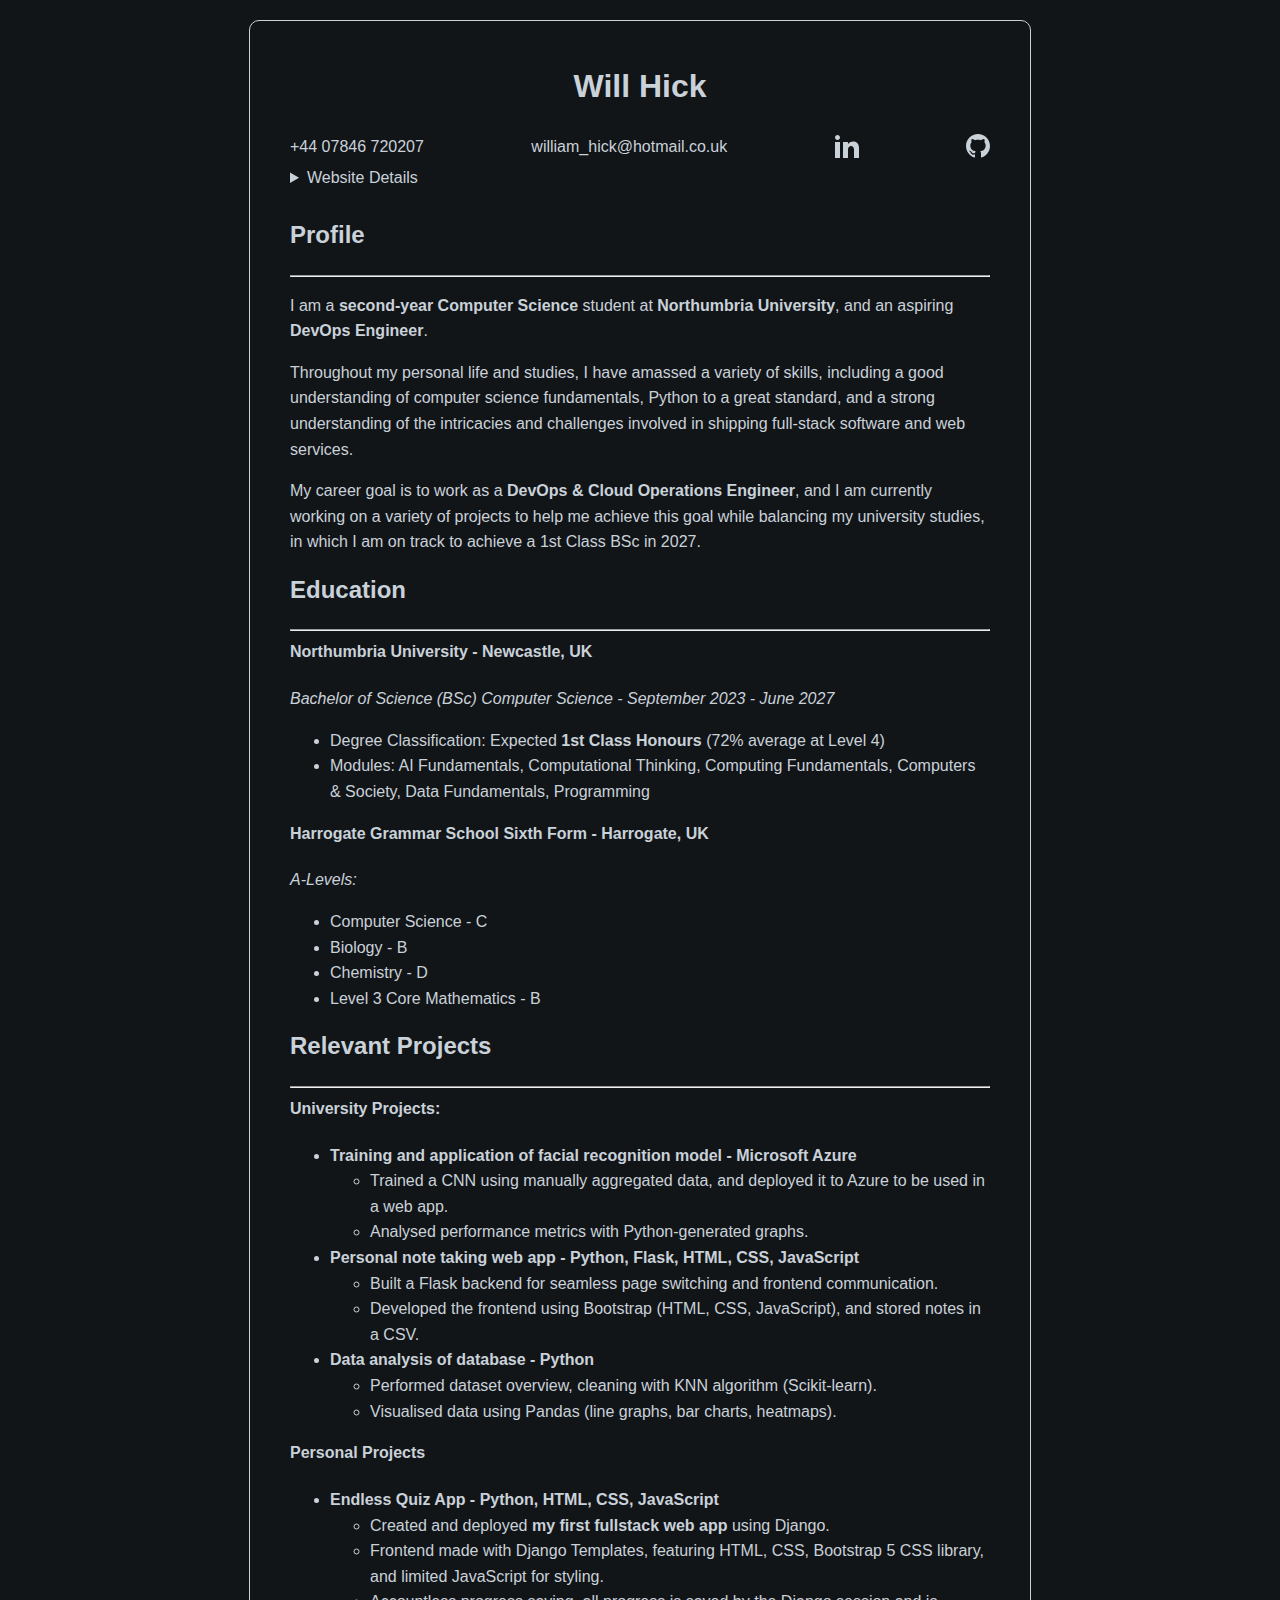
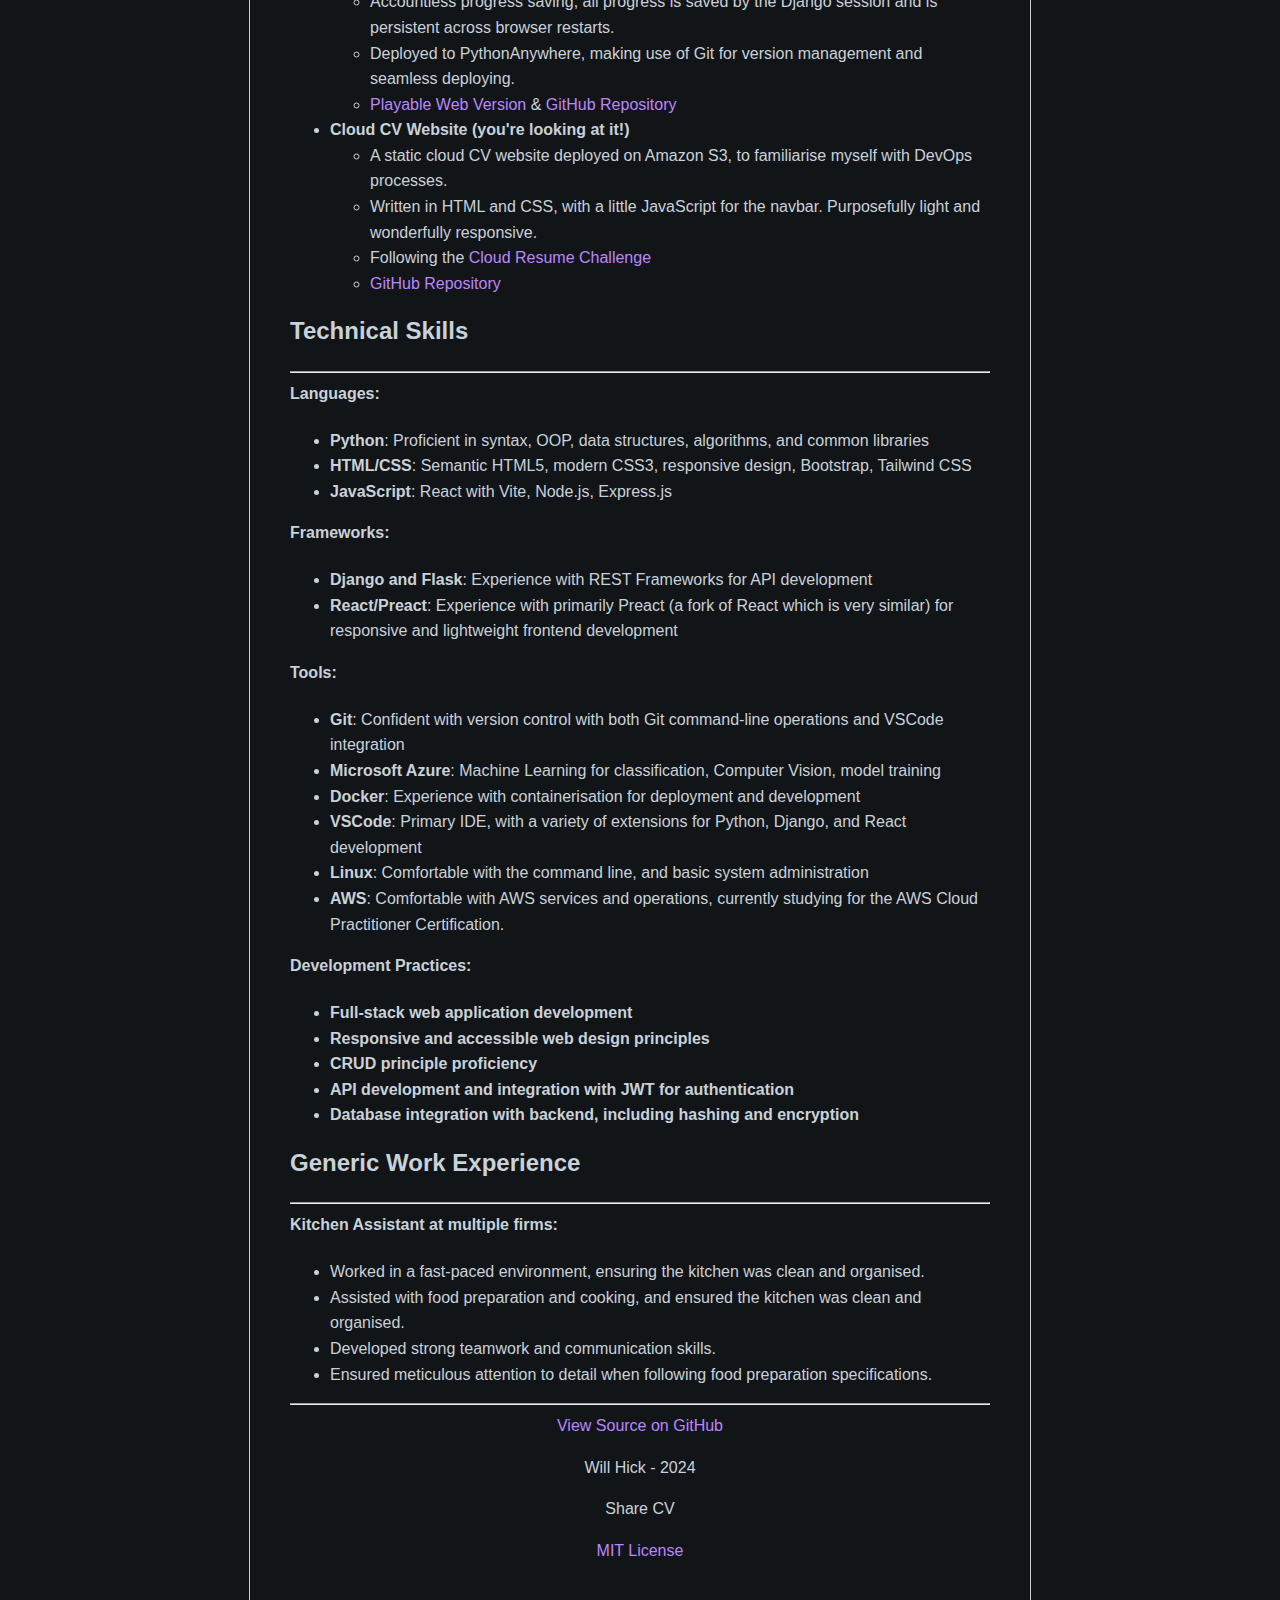
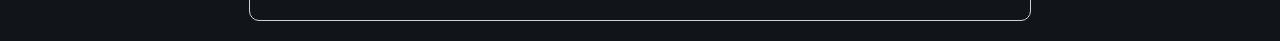
==== index.html @ 99fb8ad9 "Refactor CSS styles for better readability and responsiveness" ====
<!DOCTYPE html>
<html lang="en">
<head>
    <meta charset="UTF-8">
    <meta name="viewport" content="width=device-width, initial-scale=1.0">
    <title>My CV</title>
    <link rel="stylesheet" type="text/css" href="style.css">
</head>
<body>
    <div class="container">
    <h1 class="center-text">Will Hick</h1>
    <nav class="navbar">
        <ul>
            <span class="copyable" onclick="copyToClipboard('+44 07846 720207', 'phone')">
                +44 07846 720207
                <span class="tooltip" id="phoneTooltip">Click to copy phone number</span>
            </span>
        </ul>
        <ul>
            <span class="copyable" onclick="copyToClipboard('william_hick@hotmail.co.uk', 'email')">
                william_hick@hotmail.co.uk
                <span class="tooltip" id="emailTooltip">Click to copy email</span>
            </span>
        </ul>
        <ul>
            <div class="social-icon">
                <a href="https://www.linkedin.com/in/will-hick-809813303/" target="_blank" class="hoverable">
                    <svg xmlns="http://www.w3.org/2000/svg" width="24" height="24" viewBox="0 0 24 24">
                        <path fill="#c9d1d9" d="M4.98 3.5c0 1.381-1.11 2.5-2.48 2.5s-2.48-1.119-2.48-2.5c0-1.38 1.11-2.5 2.48-2.5s2.48 1.12 2.48 2.5zm.02 4.5h-5v16h5v-16zm7.982 0h-4.968v16h4.969v-8.399c0-4.67 6.029-5.052 6.029 0v8.399h4.988v-10.131c0-7.88-8.922-7.593-11.018-3.714v-2.155z"/>
                    </svg>
                    <span class="tooltip">Click to go to my LinkedIn</span>
                </a>
            </div>
        </ul>
        <ul>
            <div class="social-icon">
                <a href="https://github.com/Guillermode20?tab=overview&from=2024-10-01&to=2024-10-01" target="_blank" class="hoverable">
                    <svg xmlns="http://www.w3.org/2000/svg" width="24" height="24" viewBox="0 0 24 24">
                        <path fill="#c9d1d9" d="M12 0c-6.626 0-12 5.373-12 12 0 5.302 3.438 9.8 8.207 11.387.599.111.793-.261.793-.577v-2.234c-3.338.726-4.033-1.416-4.033-1.416-.546-1.387-1.333-1.756-1.333-1.756-1.089-.745.083-.729.083-.729 1.205.084 1.839 1.237 1.839 1.237 1.07 1.834 2.807 1.304 3.492.997.107-.775.418-1.305.762-1.604-2.665-.305-5.467-1.334-5.467-5.931 0-1.311.469-2.381 1.236-3.221-.124-.303-.535-1.524.117-3.176 0 0 1.008-.322 3.301 1.23.957-.266 1.983-.399 3.003-.404 1.02.005 2.047.138 3.006.404 2.291-1.552 3.297-1.23 3.297-1.23.653 1.653.242 2.874.118 3.176.77.84 1.235 1.911 1.235 3.221 0 4.609-2.807 5.624-5.479 5.921.43.372.823 1.102.823 2.222v3.293c0 .319.192.694.801.576 4.765-1.589 8.199-6.086 8.199-11.386 0-6.627-5.373-12-12-12z"/>
                    </svg>
                    <span class="tooltip">Click to go to my GitHub</span>
                </a>
            </div>
        </ul>
    </nav>
    <details>
        <summary>
            <a class="website-details">Website Details</a>
            <style>
                .website-details {
                    color: #c9d1d9;
                    text-decoration: none;
                }
            </style>
        </summary>
        <p>This website is both a functional web CV and a demonstration of my technical skills.</p>
        <ul>
            <li>All code written by me in raw HTML, CSS, and JavaScript</li>
            <li>Hosted on an AWS S3 Bucket, using CloudFront for HTTPS security, and Route 53 for the domain name</li>
            <li>Integrated with AWS Lambda for a Python function and connected with AWS API Gateway, allowing me to tell you this site has been 
                visited <strong><span id="visitor-count">Loading...</span> times</strong>, with that visit count being fetched from AWS DynamoDB.</li>
            </li>
        </ul>

        <script src="visitor-counter.js"></script>
    </details>
    </br>


    <!-- Profile -->
    <h2>Profile</h2>
    <hr>
    <p>I am a <strong>second-year Computer Science</strong> student at <strong>Northumbria University</strong>, and an aspiring <strong>DevOps Engineer</strong>.</p>
    <p>Throughout my personal life and studies, I have amassed a variety of skills, including a good understanding of computer science fundamentals, Python to a great standard, 
        and a strong understanding of the intricacies and challenges involved in shipping full-stack software and web services.</p>
    <p>My career goal is to work as a <strong>DevOps & Cloud Operations Engineer</strong>, and I am currently working on a variety of projects to help me achieve this goal while balancing my university studies, in which I am on track to achieve a 1st Class BSc in 2027.</p>
    
    <!-- Education -->
    <h2>Education</h2>
    <hr>
    <h4>Northumbria University - Newcastle, UK</h4>
    <p><i>Bachelor of Science (BSc) Computer Science - September 2023 - June 2027</i></p>
    <ul>
        <li>Degree Classification: Expected <strong>1st Class Honours</strong> (72% average at Level 4)</li>
        <li>Modules: AI Fundamentals, Computational Thinking, Computing Fundamentals, Computers & Society, Data Fundamentals, Programming</li>
    </ul>
    <h4>Harrogate Grammar School Sixth Form - Harrogate, UK</h4>
        <p><i>A-Levels:</i></p>
    <ul>
        <li>Computer Science - C</li>
        <li>Biology - B</li>
        <li>Chemistry - D</li>
        <li>Level 3 Core Mathematics - B</li>
    </ul>

    <!-- Relvant Projects -->
    <h2>Relevant Projects</h2>
    <hr>
    <h4>University Projects:</h4>
    <ul>
        <li><strong>Training and application of facial recognition model - Microsoft Azure</strong>
            <ul>
                <li>Trained a CNN using manually aggregated data, and deployed it to Azure to be used in a web app.</li>
            </ul>
            <ul>
                <li>Analysed performance metrics with Python-generated graphs.</li>
            </ul>
        </li>
        <li><strong>Personal note taking web app - Python, Flask, HTML, CSS, JavaScript</strong>
            <ul>
                <li>Built a Flask backend for seamless page switching and frontend communication.</li>
            </ul>
            <ul>
                <li>Developed the frontend using Bootstrap (HTML, CSS, JavaScript), and stored notes in a CSV.</li>
            </ul>
        </li>
        <li><strong>Data analysis of database - Python</strong>
            <ul>
                <li>Performed dataset overview, cleaning with KNN algorithm (Scikit-learn).</li>
            </ul>
            <ul>
                <li>Visualised data using Pandas (line graphs, bar charts, heatmaps).</li>
            </ul>
        </li>
    </ul>
    <h4>Personal Projects</h4>
    <ul>
        <li><strong>Endless Quiz App - Python, HTML, CSS, JavaScript</strong>
        <ul>
            <li>Created and deployed <strong>my first fullstack web app</strong> using Django.</li>
        </ul>
        <ul>
            <li>Frontend made with Django Templates, featuring HTML, CSS, Bootstrap 5 CSS library, and limited JavaScript for styling.</li>
        </ul>
        <ul>
            <li>Accountless progress saving, all progress is saved by the Django session and is persistent across browser restarts.</li>
        </ul>
        <ul>
            <li>Deployed to PythonAnywhere, making use of Git for version management and seamless deploying.</li>
        </ul>
        <ul>
            <li><a href="https://guillermode20.pythonanywhere.com/" target="_blank">Playable Web Version</a> & <a href="https://github.com/Guillermode20/quiz-app" target="_blank">GitHub Repository</a></li>
        </ul>
        </li>
        <li><strong>Cloud CV Website (you're looking at it!)</strong>
        <ul>
            <li>A static cloud CV website deployed on Amazon S3, to familiarise myself with DevOps processes.</li>
        </ul>
        <ul>
            <li>Written in HTML and CSS, with a little JavaScript for the navbar. Purposefully light and wonderfully responsive.</li>
        </ul>
        <ul>
            <li>Following the <a href="https://cloudresumechallenge.dev/docs/the-challenge/aws/" target="_blank">Cloud Resume Challenge</a></li>
        </ul>
        <ul>
            <li><a href="https://github.com/Guillermode20/cloud-resume-challenge" target="_blank">GitHub Repository</a></li>
        </ul>
        </li>
    </ul>

    <!-- Technical Skills-->
    <h2>Technical Skills</h2>
    <hr>
    <h4>Languages:</h4>
        <ul>
            <li><strong>Python</strong>: Proficient in syntax, OOP, data structures, algorithms, and common libraries</li>
            <li><strong>HTML/CSS</strong>: Semantic HTML5, modern CSS3, responsive design, Bootstrap, Tailwind CSS</li>
            <li><strong>JavaScript</strong>: React with Vite, Node.js, Express.js</li>
        </ul>  
        <h4>Frameworks:</h4>
        <ul>
            <li><strong>Django and Flask</strong>: Experience with REST Frameworks for API development</li>
            <li><strong>React/Preact</strong>: Experience with primarily Preact (a fork of React which is very similar) for responsive and lightweight frontend development</li>
        </ul>
        <h4>Tools:</h4>
        <ul>
            <li><strong>Git</strong>: Confident with version control with both Git command-line operations and VSCode integration</li>
            <li><strong>Microsoft Azure</strong>: Machine Learning for classification, Computer Vision, model training</li>
            <li><strong>Docker</strong>: Experience with containerisation for deployment and development</li>
            <li><strong>VSCode</strong>: Primary IDE, with a variety of extensions for Python, Django, and React development</li>
            <li><strong>Linux</strong>: Comfortable with the command line, and basic system administration</li>
            <li><strong>AWS</strong>: Comfortable with AWS services and operations, currently studying for the AWS Cloud Practitioner Certification.</li>
        </ul>
        <h4>Development Practices:</h4>
        <ul>
            <li><strong>Full-stack web application development</strong></li>
            <li><strong>Responsive and accessible web design principles</strong></li>
            <li><strong>CRUD principle proficiency</strong></li>
            <li><strong>API development and integration with JWT for authentication</strong></li>
            <li><strong>Database integration with backend, including hashing and encryption</strong></li>
        </ul>

    <h2>Generic Work Experience</h2>
    <hr>
    <h4>Kitchen Assistant at multiple firms:</h4>
    <ul>
        <li>Worked in a fast-paced environment, ensuring the kitchen was clean and organised.</li>
        <li>Assisted with food preparation and cooking, and ensured the kitchen was clean and organised.</li>
        <li>Developed strong teamwork and communication skills.</li>
        <li>Ensured meticulous attention to detail when following food preparation specifications.</li>
    </ul>

    <!-- Footer -->
    <footer class="center-text">
        <hr>
        <a href="https://github.com/Guillermode20/cloud-resume-challenge" target="_blank">View Source on GitHub</a> 
        <p>Will Hick - 2024</p>
        <p>
            <a href="https://opensource.org/licenses/MIT" target="_blank">MIT License</a>
        </p>
    </footer>
    </div> 
    <script>
        async function updateVisitorCount() {
            const countElement = document.getElementById('visitor-count');

            try {
                const response = await fetch("https://rc9gzs2arj.execute-api.eu-west-2.amazonaws.com/production/visits", { method: 'GET' });
                
                if (!response.ok) {
                    throw new Error('Network response was not ok');
                }

                const data = await response.json();
                const count = data.body;
                countElement.innerText = count;

            } catch (error) {
                console.error('Error fetching visitor count:', error);
                countElement.innerText = 'Error loading count';
            }
        }

        updateVisitorCount();

        function copyToClipboard(text, type) {
            navigator.clipboard.writeText(text).then(() => {
                // Update tooltip text
                const tooltip = document.getElementById(type + 'Tooltip');
                const originalText = tooltip.textContent;
                tooltip.textContent = 'Copied!';
                
                // Reset tooltip text after 2 seconds
                setTimeout(() => {
                    tooltip.textContent = originalText;
                }, 2000);
            }).catch(err => {
                console.error('Failed to copy text: ', err);
            });
        }

        // Add click-to-copy for the current webpage URL
        document.addEventListener('DOMContentLoaded', function() {
            const currentPageUrl = window.location.href;
            const urlElement = document.createElement('span');
            urlElement.className = 'copyable';
            urlElement.onclick = () => copyToClipboard(currentPageUrl, 'url');
            urlElement.innerHTML = `
                <span class="tooltip" id="urlTooltip">Click to copy URL</span>
                Share CV
            `;
            
            // Add to footer
            const footer = document.querySelector('footer');
            const urlContainer = document.createElement('p');
            urlContainer.appendChild(urlElement);
            footer.insertBefore(urlContainer, footer.lastElementChild);
        });
    </script>
</html>
---- style.css ----
body {
    font-family: 'Roboto', sans-serif;
    background-color: #121518;
    color: #c9d1d9;
    margin: 0;
    padding: 0;
    line-height: 1.6;
    font-size: 16px;
}

.container {
    max-width: 700px;
    margin: 20px auto;
    padding: 40px;
    border-radius: 10px;
    border: 1px solid rgba(201, 209, 217, 1);
}

.hr {
    opacity: 0.5;
}

h1, h2, h3, h4, h5, h6 {
    color: #c9d1d9;
    margin-top: 0;
}

a {
    color: #BB86FC;
    text-decoration: none;
}

a:hover {
    text-decoration: underline;
}

@media only screen and (max-width: 600px) {
    body {
        font-size: 20px;
        padding: 10px;
        margin: auto 0;
    }
    
    .container {
        padding: 20px;
        margin: 0;
    }

    .navbar {
        display: flex;
        flex-direction: column;
        align-items: center;
        top: 0;
        width: 100%;
        background-color: #121518;
        padding: 10px 0;
        z-index: 1000;
    }

    .navbar ul {
        margin: 5px 0;
    }

    h1 {
        margin-top: 60px;
    }
}

.navbar {
    display: flex;
    justify-content: space-between;
}

.navbar ul {
    list-style: none;
    margin: 0;
    padding: 0;
}

.center-text {
    text-align: center;
}

.copyable, .hoverable {
    cursor: pointer;
    position: relative;
    display: inline-block;
}

.tooltip {
    visibility: hidden;
    position: absolute;
    background-color: #333;
    color: white;
    padding: 5px 10px;
    border-radius: 4px;
    font-size: 14px;
    bottom: 125%;
    left: 50%;
    transform: translateX(-50%);
    white-space: nowrap;
    z-index: 1;
    opacity: 0;
    transition: opacity 0.3s;
}

.copyable:hover .tooltip,
.hoverable:hover .tooltip {
    visibility: visible;
    opacity: 1;
}

.social-icon {
    display: inline-block;
    position: relative;
}

.social-icon svg {
    cursor: pointer;
}
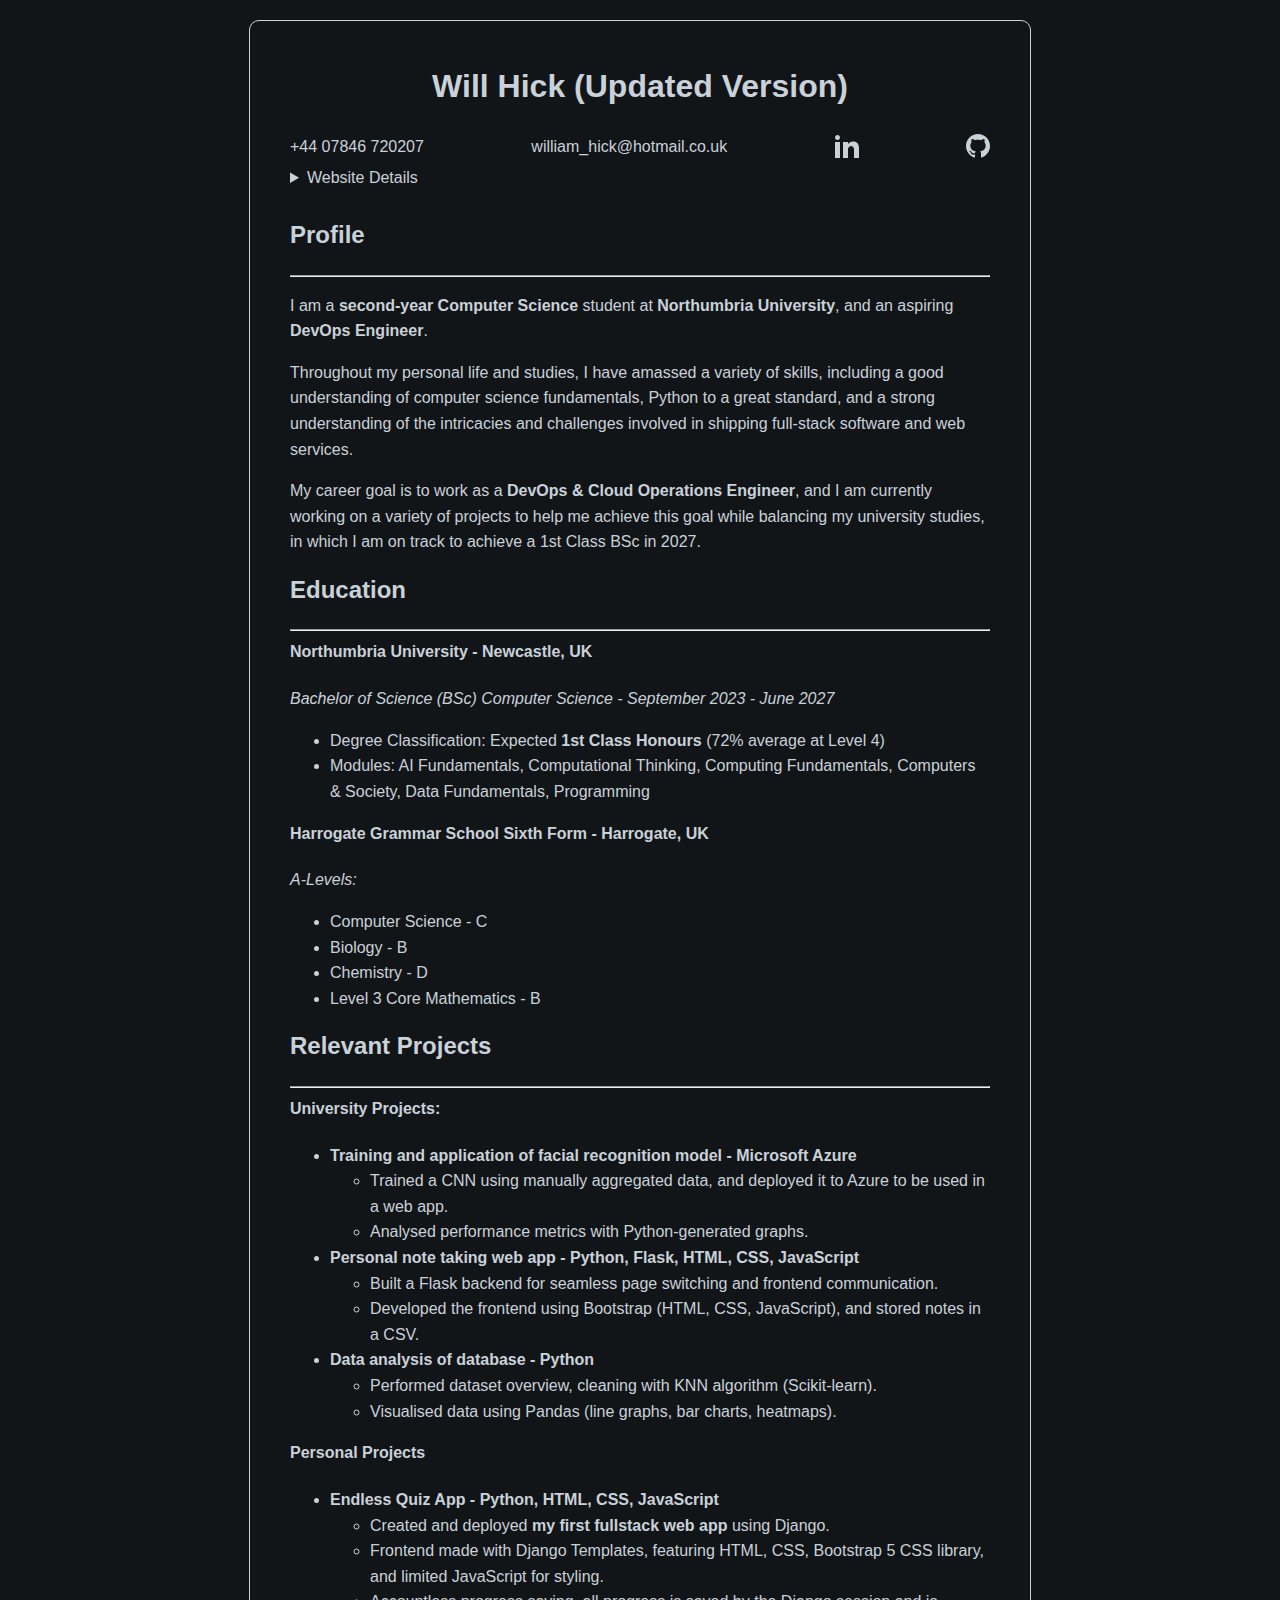
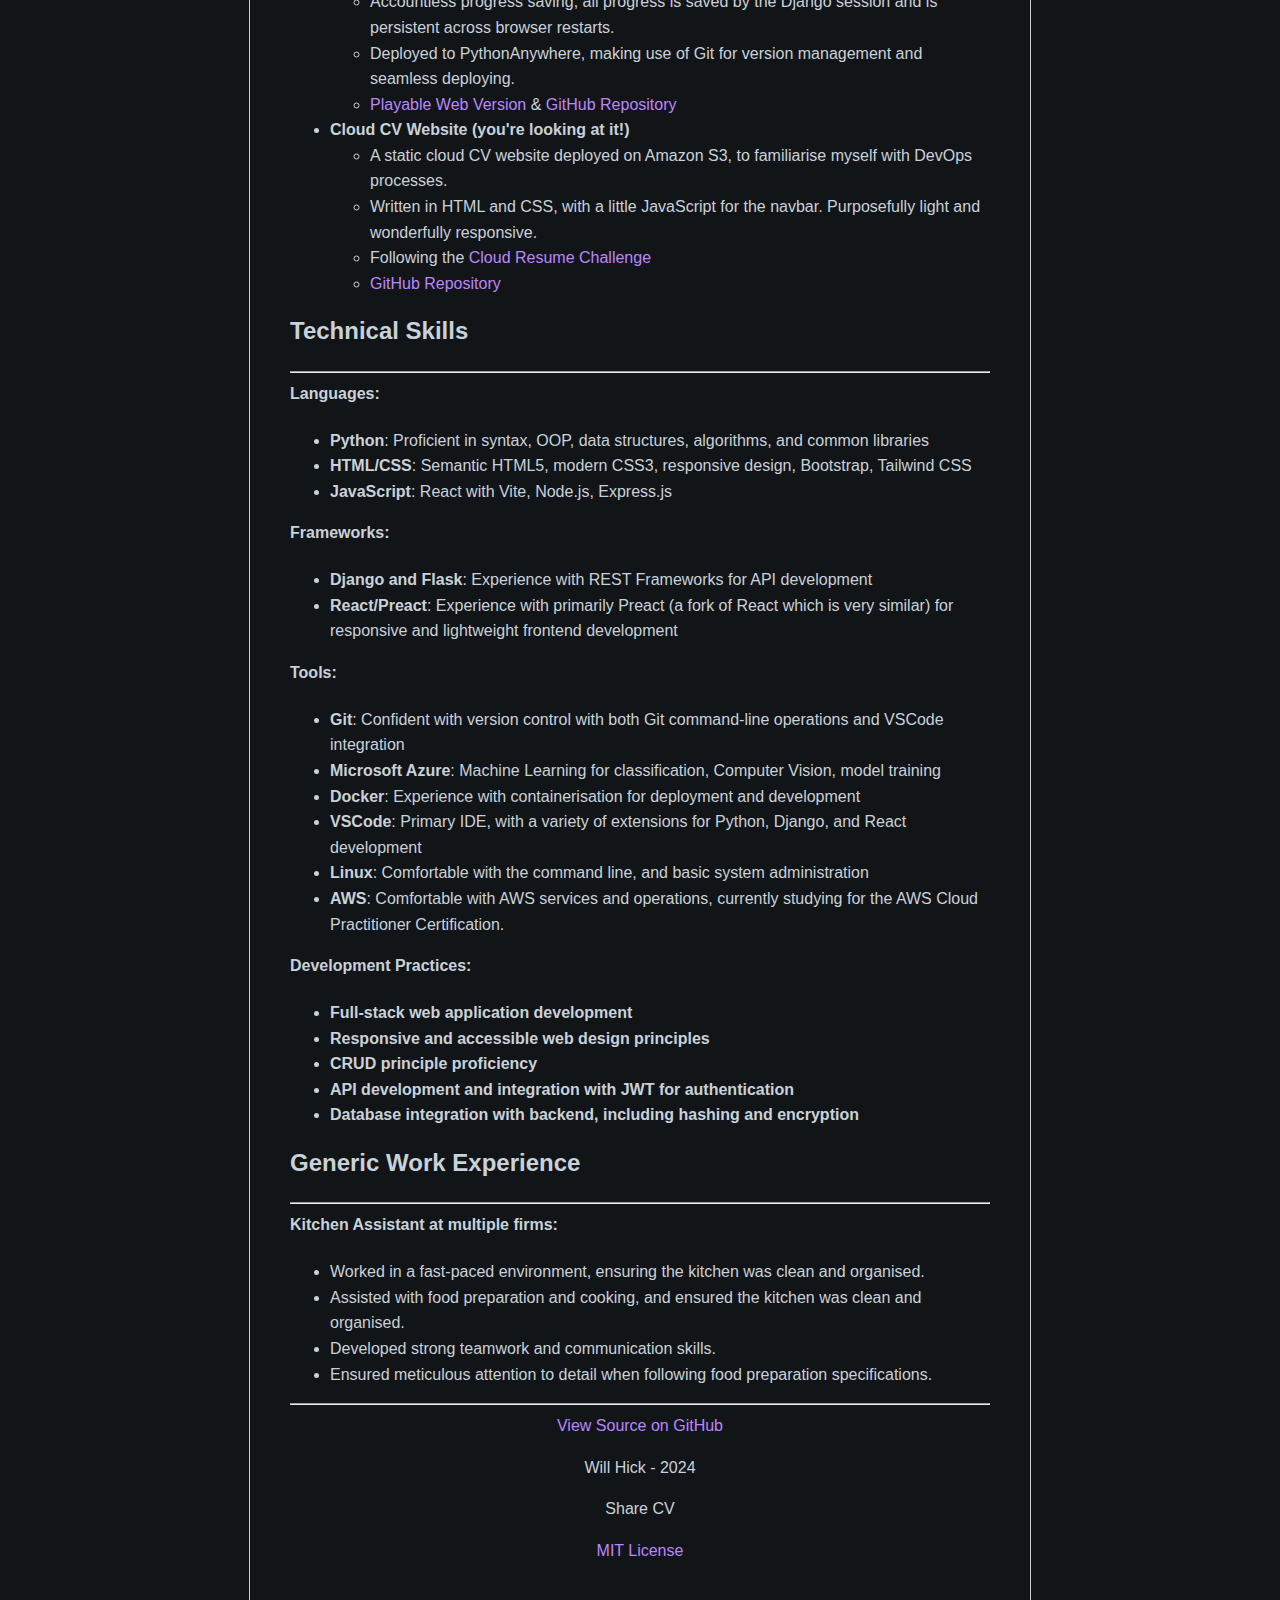
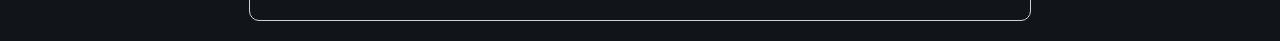
==== commit bdad96ce: "updated index.html just to test" ====
--- a/index.html
+++ b/index.html
@@ -8,7 +8,7 @@
 </head>
 <body>
     <div class="container">
-    <h1 class="center-text">Will Hick</h1>
+    <h1 class="center-text">Will Hick (Updated Version)</h1>
     <nav class="navbar">
         <ul>
             <span class="copyable" onclick="copyToClipboard('+44 07846 720207', 'phone')">
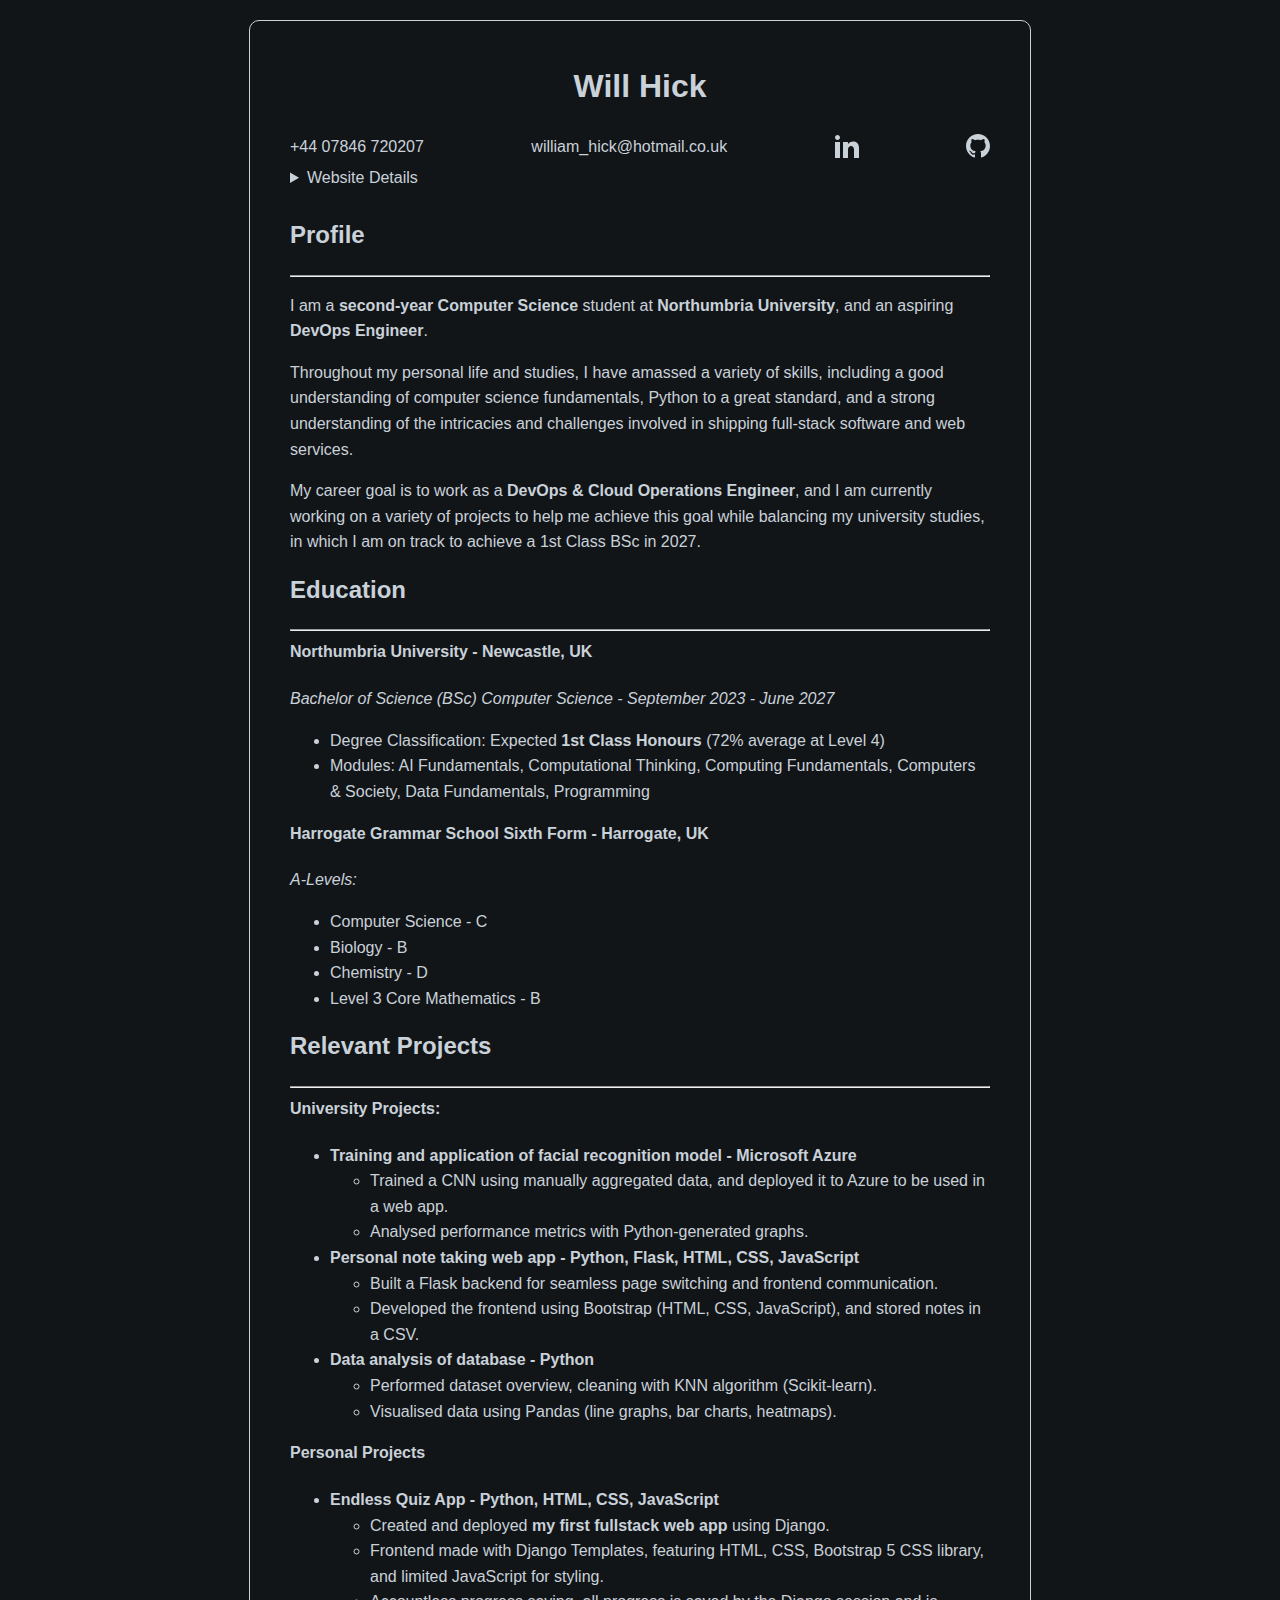
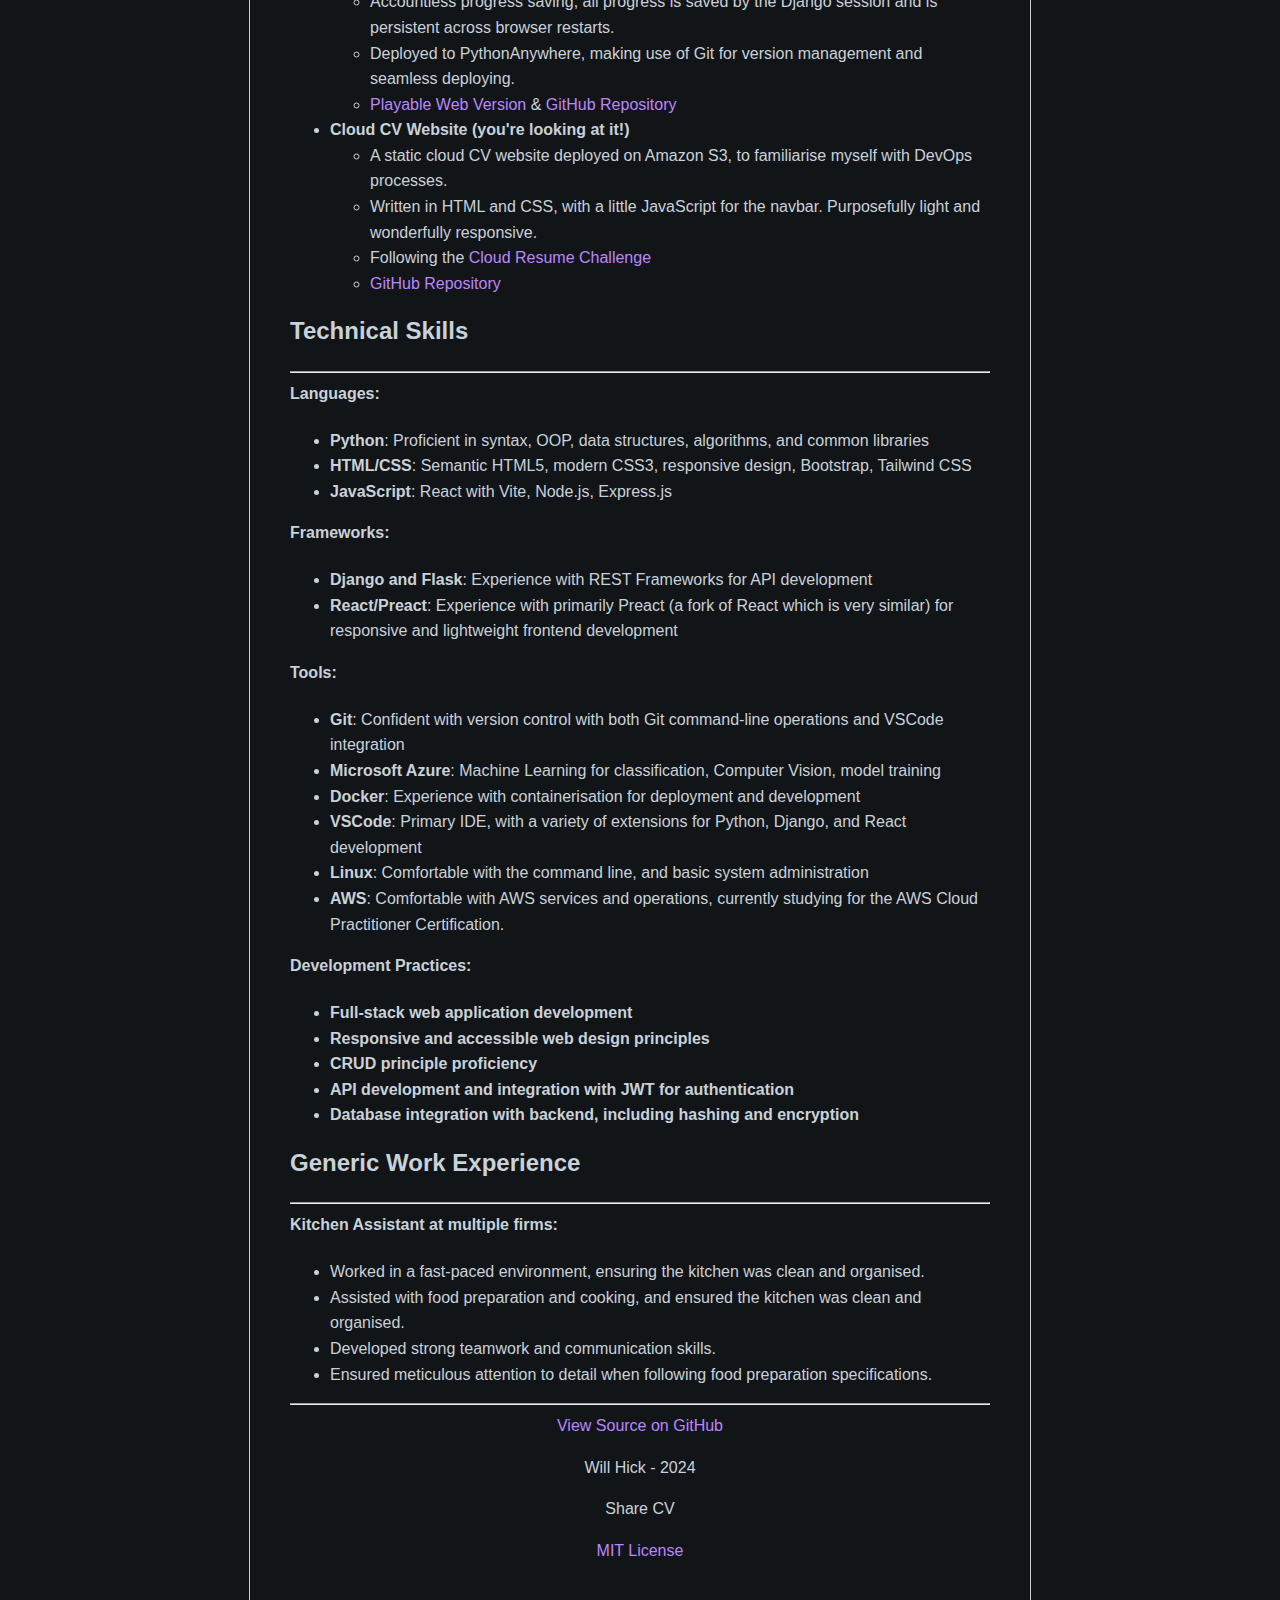
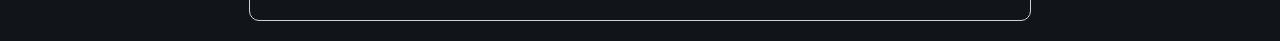
==== commit 4214fdac: "removed the test part, unnecessary as the github action fully works!!!!" ====
--- a/index.html
+++ b/index.html
@@ -8,7 +8,7 @@
 </head>
 <body>
     <div class="container">
-    <h1 class="center-text">Will Hick (Updated Version)</h1>
+    <h1 class="center-text">Will Hick</h1>
     <nav class="navbar">
         <ul>
             <span class="copyable" onclick="copyToClipboard('+44 07846 720207', 'phone')">
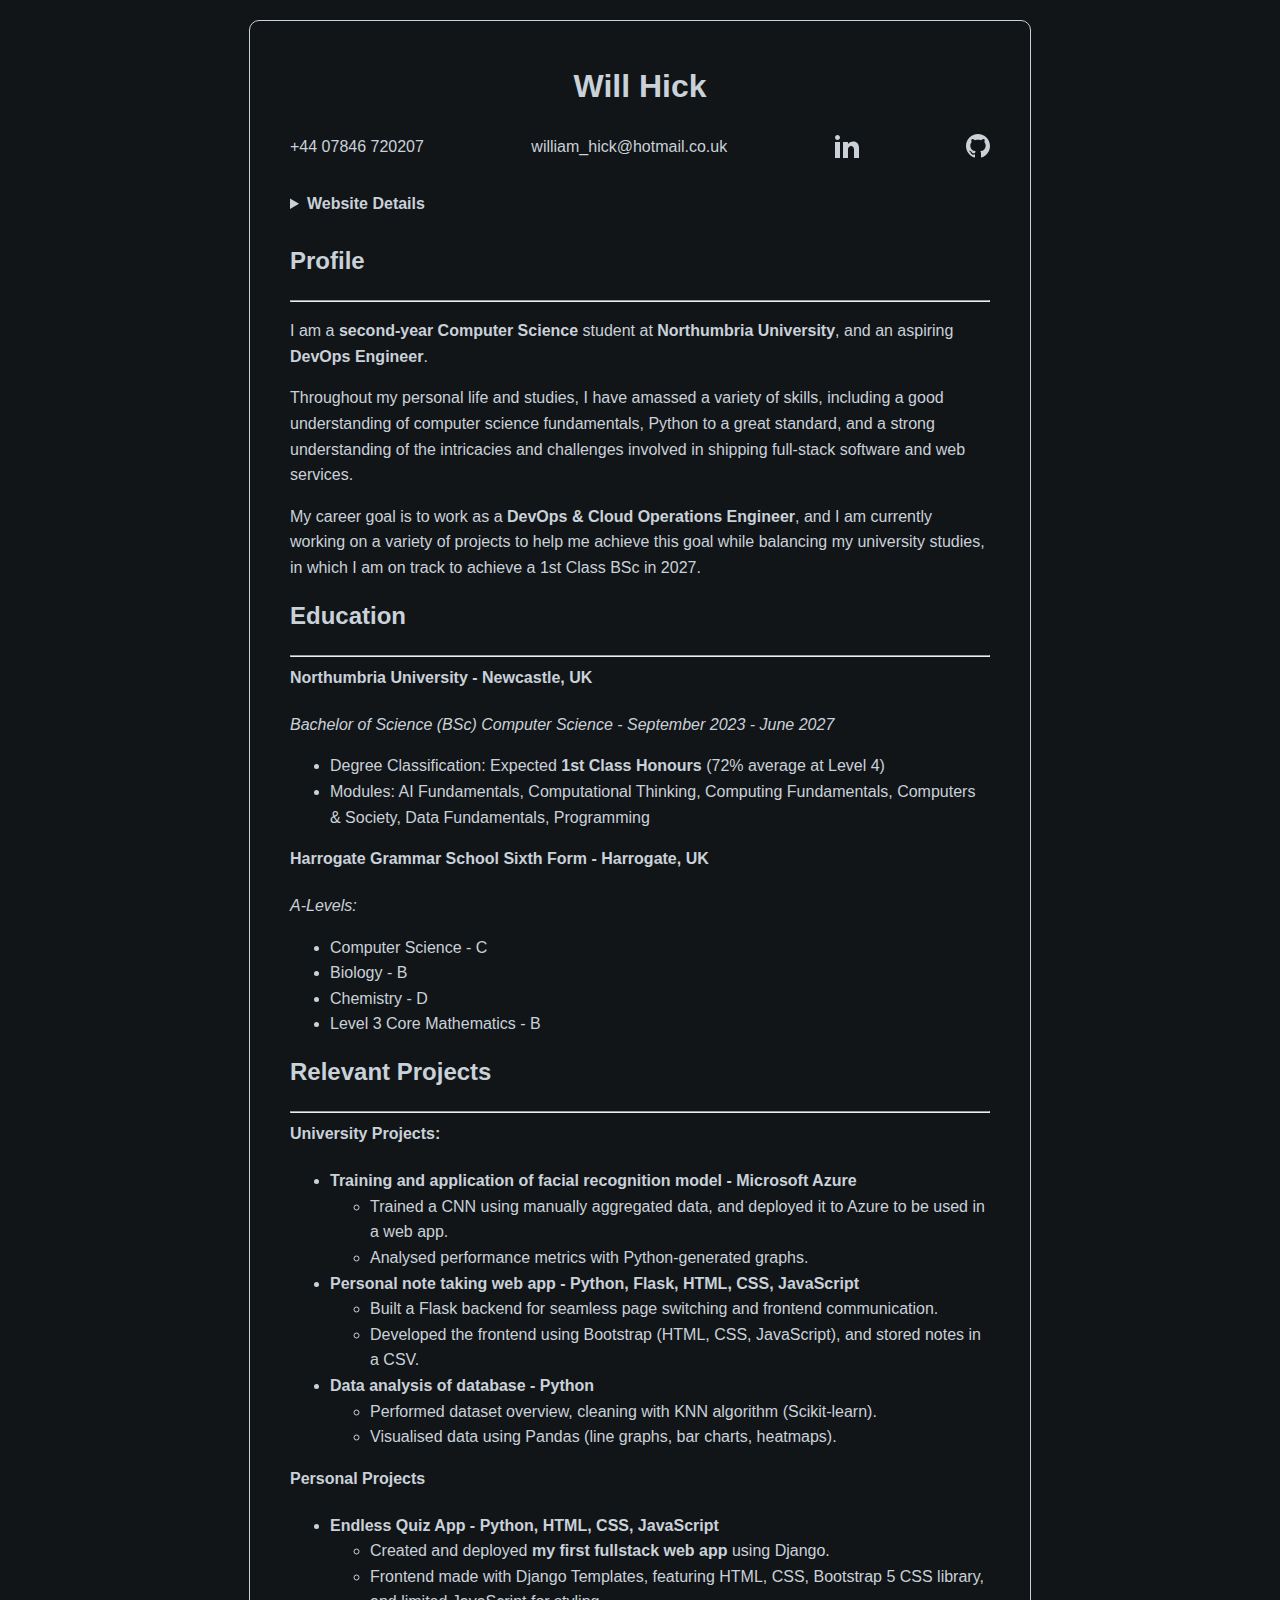
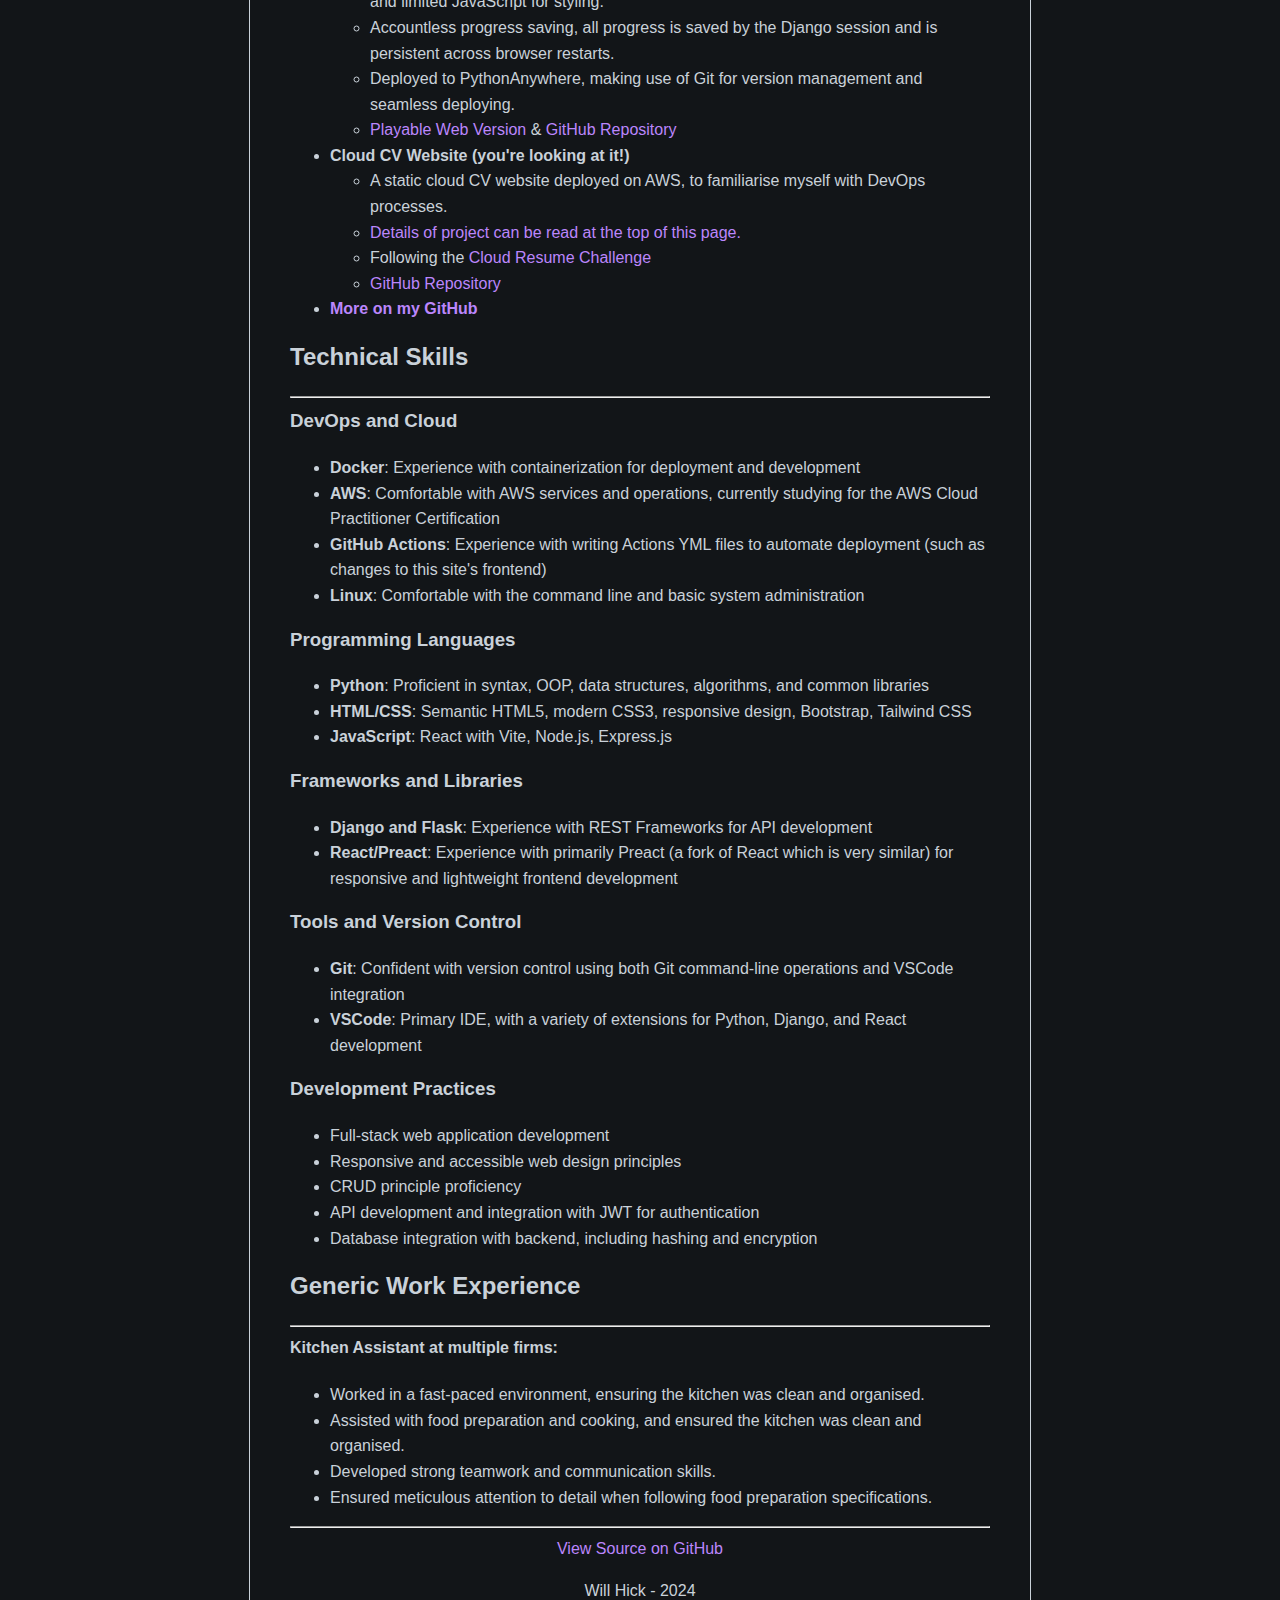
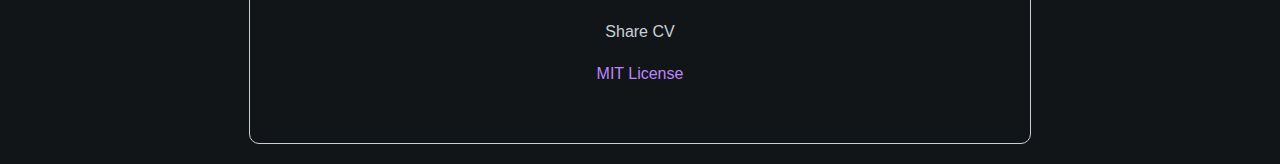
==== commit a428267a: "updated index.html with more information" ====
--- a/index.html
+++ b/index.html
@@ -43,9 +43,10 @@
             </div>
         </ul>
     </nav>
+    <br/>
     <details>
         <summary>
-            <a class="website-details">Website Details</a>
+            <a id="website-details" class="website-details"><strong>Website Details</strong></a>
             <style>
                 .website-details {
                     color: #c9d1d9;
@@ -55,13 +56,15 @@
         </summary>
         <p>This website is both a functional web CV and a demonstration of my technical skills.</p>
         <ul>
-            <li>All code written by me in raw HTML, CSS, and JavaScript</li>
-            <li>Hosted on an AWS S3 Bucket, using CloudFront for HTTPS security, and Route 53 for the domain name</li>
-            <li>Integrated with AWS Lambda for a Python function and connected with AWS API Gateway, allowing me to tell you this site has been 
-                visited <strong><span id="visitor-count">Loading...</span> times</strong>, with that visit count being fetched from AWS DynamoDB.</li>
+            <li>All code written from scratch in HTML, CSS, & JavaScript</li>
+            <li>100% running on <strong>Amazon Web Services</strong></li>
+            <li>Hosted on an Amazon Web Services (AWS) S3 Bucket, using AWS CloudFront for HTTPS security, and AWS Route 53 for the domain name</li>
+            <li>Using a Python AWS Lambda function and connected with AWS API Gateway, allowing me to tell you this site has been 
+                visited <strong><span id="visitor-count">Loading...</span> times</strong>, with that visit count being fetched from AWS DynamoDB</li>
             </li>
-        </ul>
-
+            <li>All AWS infrastructure managed through <strong>Terraform</strong>, enabling automation, consistency, and version control with Git</li>
+            <li>All updates to frontend are pushed live automatically with <strong>GitHub Actions</strong></li>
+        </ul>
         <script src="visitor-counter.js"></script>
     </details>
     </br>
@@ -144,10 +147,10 @@
         </li>
         <li><strong>Cloud CV Website (you're looking at it!)</strong>
         <ul>
-            <li>A static cloud CV website deployed on Amazon S3, to familiarise myself with DevOps processes.</li>
-        </ul>
-        <ul>
-            <li>Written in HTML and CSS, with a little JavaScript for the navbar. Purposefully light and wonderfully responsive.</li>
+            <li>A static cloud CV website deployed on AWS, to familiarise myself with DevOps processes.</li>
+        </ul>
+        <ul>
+            <li><a href="#website-details">Details of project can be read at the top of this page.</a></li>
         </ul>
         <ul>
             <li>Following the <a href="https://cloudresumechallenge.dev/docs/the-challenge/aws/" target="_blank">Cloud Resume Challenge</a></li>
@@ -156,38 +159,42 @@
             <li><a href="https://github.com/Guillermode20/cloud-resume-challenge" target="_blank">GitHub Repository</a></li>
         </ul>
         </li>
+        <li><a href="https://github.com/Guillermode20"><strong>More on my GitHub</strong></a></li>
     </ul>
 
     <!-- Technical Skills-->
     <h2>Technical Skills</h2>
     <hr>
-    <h4>Languages:</h4>
+        <h3>DevOps and Cloud</h3>
+        <ul>
+            <li><strong>Docker</strong>: Experience with containerization for deployment and development</li>
+            <li><strong>AWS</strong>: Comfortable with AWS services and operations, currently studying for the AWS Cloud Practitioner Certification</li>
+            <li><strong>GitHub Actions</strong>: Experience with writing Actions YML files to automate deployment (such as changes to this site's frontend)</li>
+            <li><strong>Linux</strong>: Comfortable with the command line and basic system administration</li>
+        </ul>
+        <h3>Programming Languages</h3>
         <ul>
             <li><strong>Python</strong>: Proficient in syntax, OOP, data structures, algorithms, and common libraries</li>
             <li><strong>HTML/CSS</strong>: Semantic HTML5, modern CSS3, responsive design, Bootstrap, Tailwind CSS</li>
             <li><strong>JavaScript</strong>: React with Vite, Node.js, Express.js</li>
-        </ul>  
-        <h4>Frameworks:</h4>
+        </ul>
+        <h3>Frameworks and Libraries</h3>
         <ul>
             <li><strong>Django and Flask</strong>: Experience with REST Frameworks for API development</li>
             <li><strong>React/Preact</strong>: Experience with primarily Preact (a fork of React which is very similar) for responsive and lightweight frontend development</li>
         </ul>
-        <h4>Tools:</h4>
-        <ul>
-            <li><strong>Git</strong>: Confident with version control with both Git command-line operations and VSCode integration</li>
-            <li><strong>Microsoft Azure</strong>: Machine Learning for classification, Computer Vision, model training</li>
-            <li><strong>Docker</strong>: Experience with containerisation for deployment and development</li>
+        <h3>Tools and Version Control</h3>
+        <ul>
+            <li><strong>Git</strong>: Confident with version control using both Git command-line operations and VSCode integration</li>
             <li><strong>VSCode</strong>: Primary IDE, with a variety of extensions for Python, Django, and React development</li>
-            <li><strong>Linux</strong>: Comfortable with the command line, and basic system administration</li>
-            <li><strong>AWS</strong>: Comfortable with AWS services and operations, currently studying for the AWS Cloud Practitioner Certification.</li>
-        </ul>
-        <h4>Development Practices:</h4>
-        <ul>
-            <li><strong>Full-stack web application development</strong></li>
-            <li><strong>Responsive and accessible web design principles</strong></li>
-            <li><strong>CRUD principle proficiency</strong></li>
-            <li><strong>API development and integration with JWT for authentication</strong></li>
-            <li><strong>Database integration with backend, including hashing and encryption</strong></li>
+        </ul>
+        <h3>Development Practices</h3>
+        <ul>
+            <li>Full-stack web application development</li>
+            <li>Responsive and accessible web design principles</li>
+            <li>CRUD principle proficiency</li>
+            <li>API development and integration with JWT for authentication</li>
+            <li>Database integration with backend, including hashing and encryption</li>
         </ul>
 
     <h2>Generic Work Experience</h2>
--- a/style.css
+++ b/style.css
@@ -117,4 +117,4 @@
 
 .social-icon svg {
     cursor: pointer;
-}
+}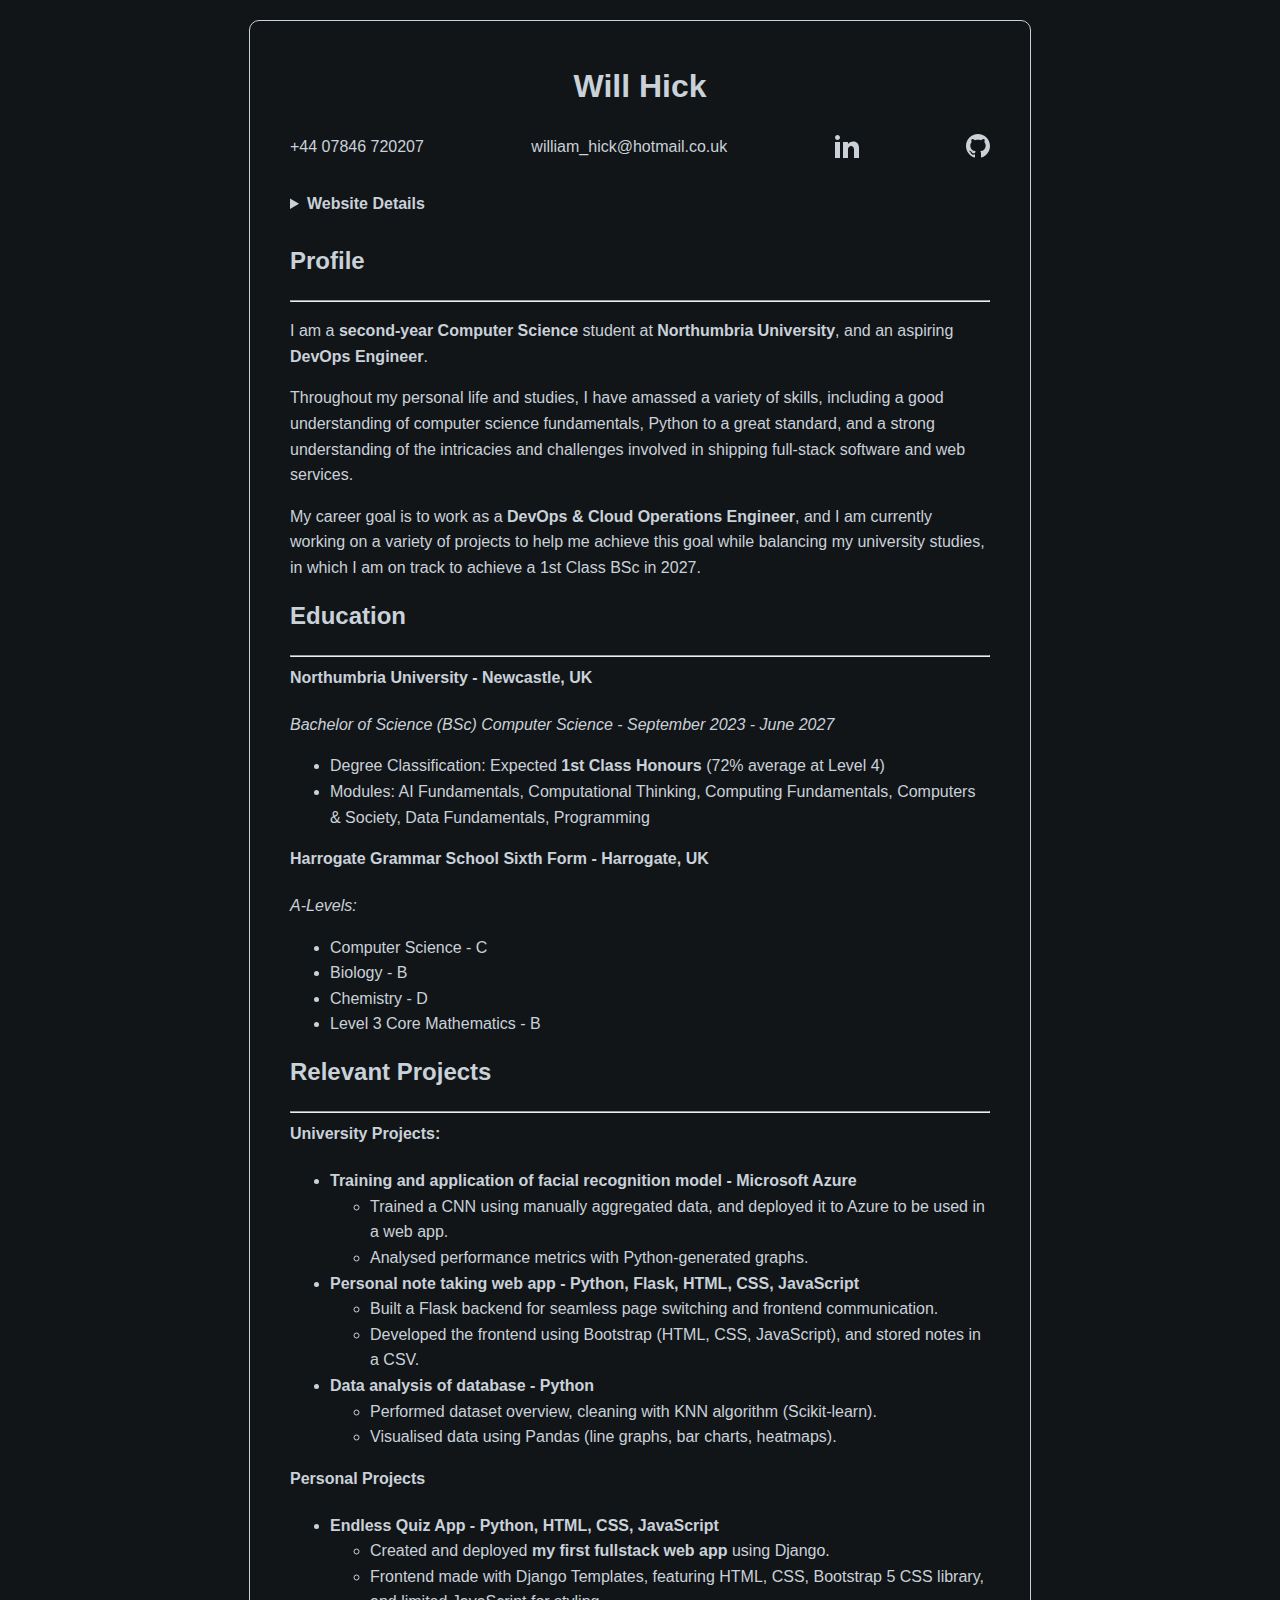
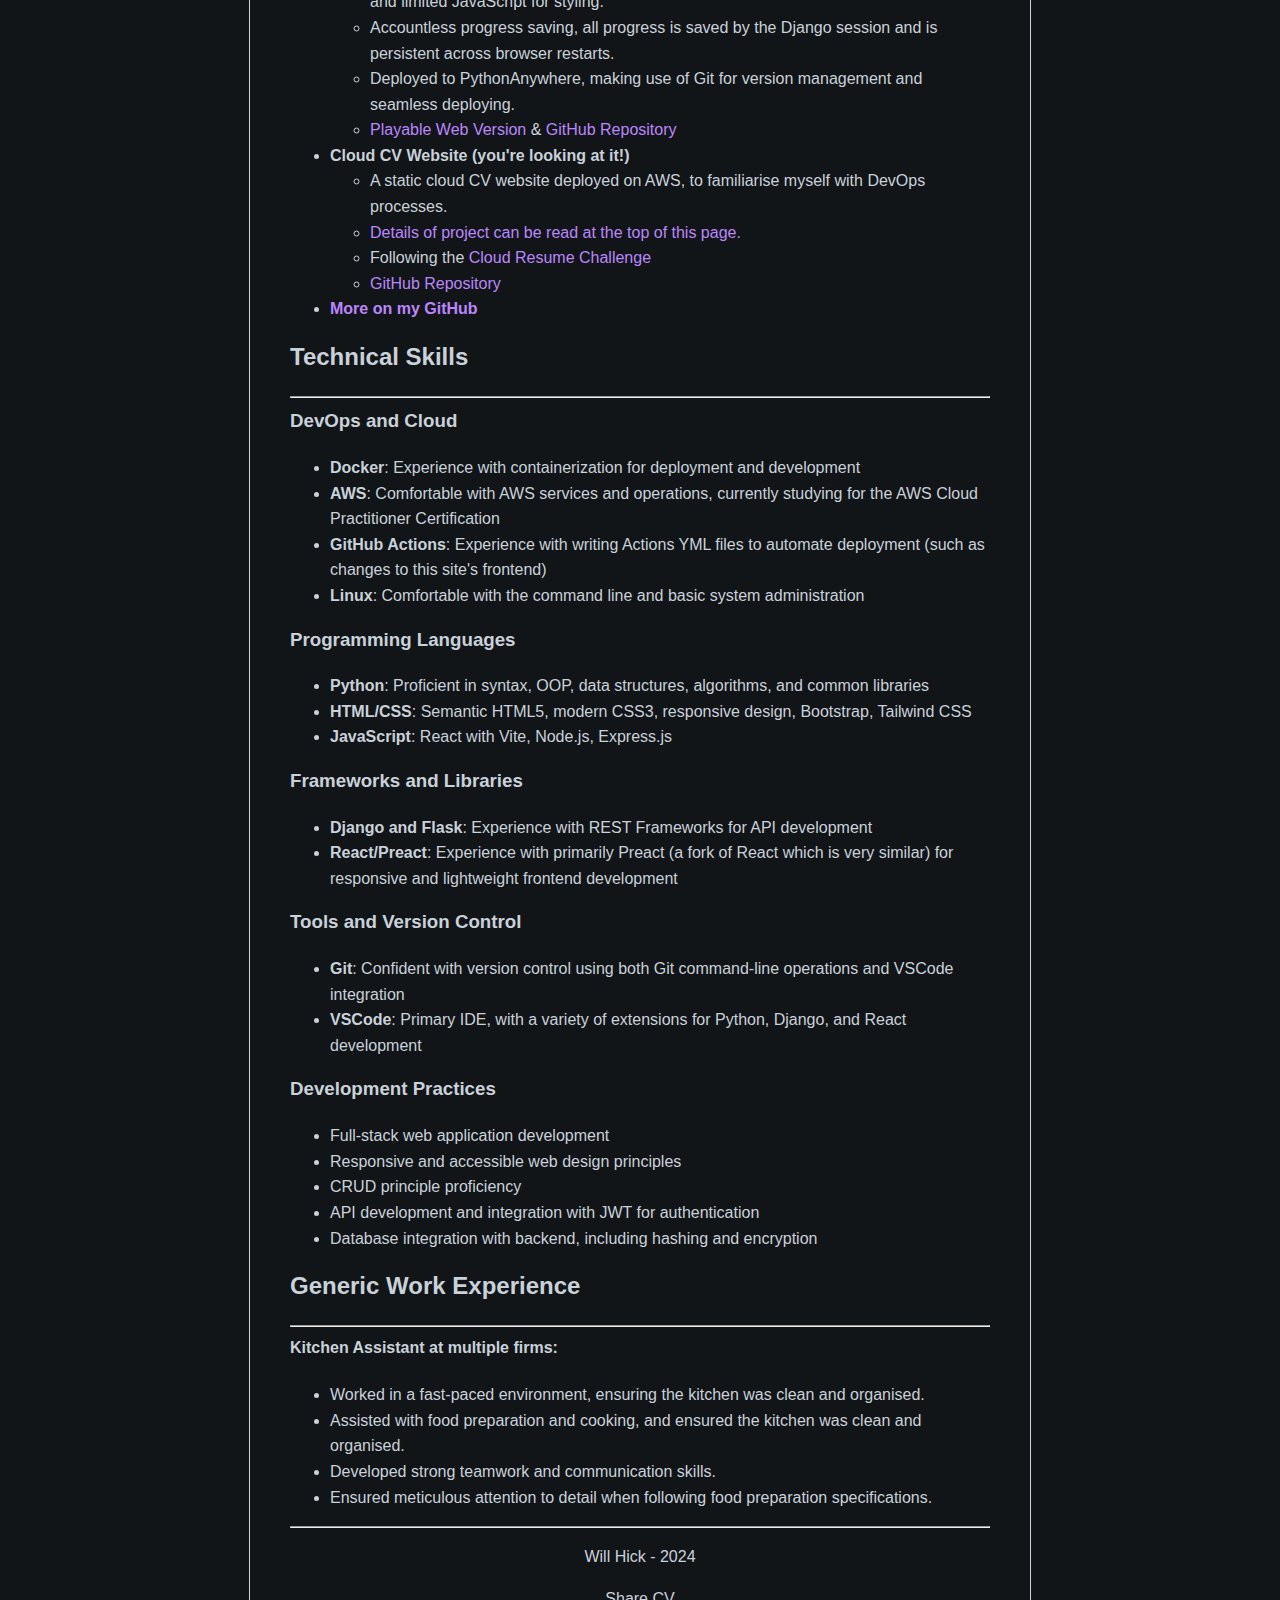
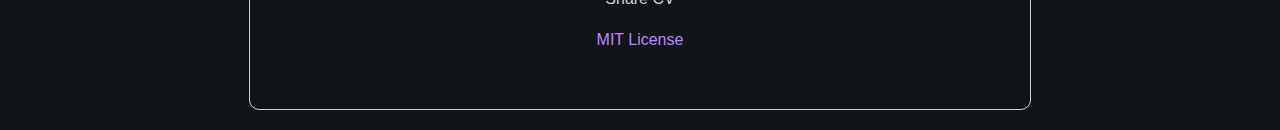
==== commit faad0095: "Refactor index.html to update footer and improve documentation" ====
--- a/index.html
+++ b/index.html
@@ -63,7 +63,7 @@
                 visited <strong><span id="visitor-count">Loading...</span> times</strong>, with that visit count being fetched from AWS DynamoDB</li>
             </li>
             <li>All AWS infrastructure managed through <strong>Terraform</strong>, enabling automation, consistency, and version control with Git</li>
-            <li>All updates to frontend are pushed live automatically with <strong>GitHub Actions</strong></li>
+            <li>Using the concept of CI/CD, all updates to frontend are pushed live automatically with <strong>GitHub Actions</strong></li>
         </ul>
         <script src="visitor-counter.js"></script>
     </details>
@@ -210,7 +210,6 @@
     <!-- Footer -->
     <footer class="center-text">
         <hr>
-        <a href="https://github.com/Guillermode20/cloud-resume-challenge" target="_blank">View Source on GitHub</a> 
         <p>Will Hick - 2024</p>
         <p>
             <a href="https://opensource.org/licenses/MIT" target="_blank">MIT License</a>
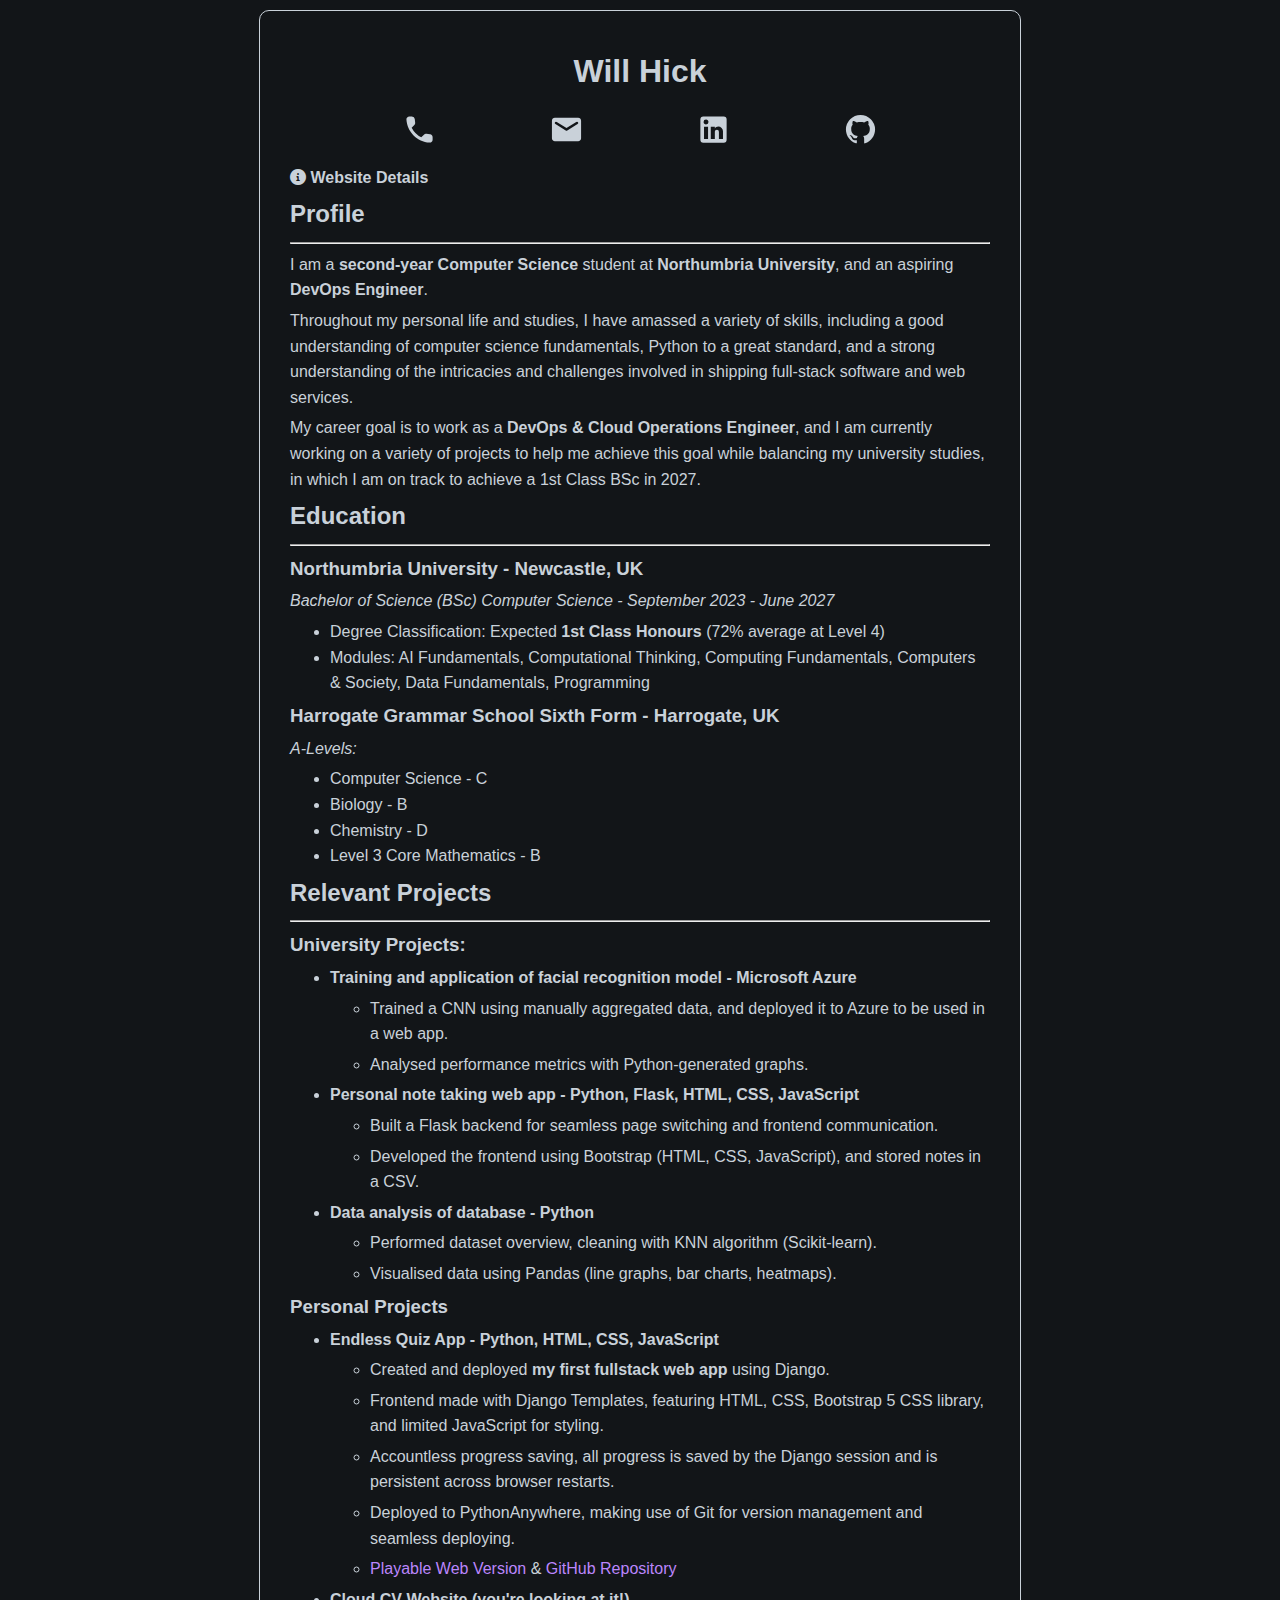
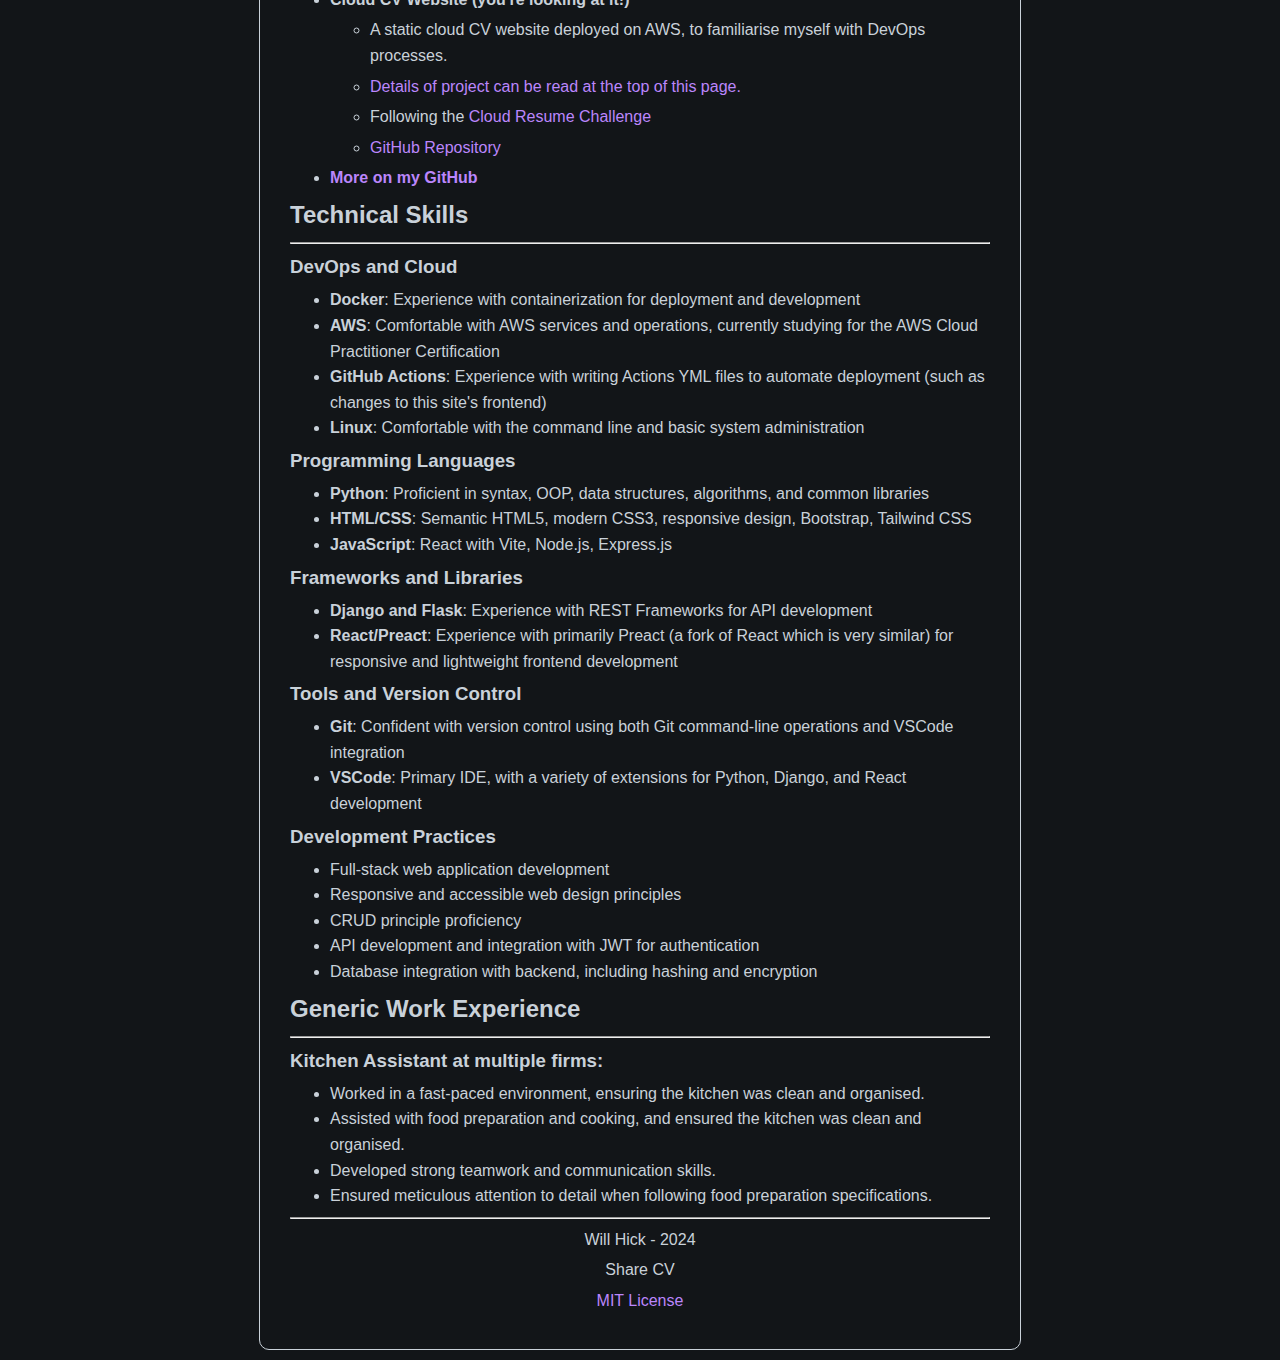
==== commit 24386654: "improved formatting and styling" ====
--- a/index.html
+++ b/index.html
@@ -5,6 +5,7 @@
     <meta name="viewport" content="width=device-width, initial-scale=1.0">
     <title>My CV</title>
     <link rel="stylesheet" type="text/css" href="style.css">
+    <link rel="stylesheet" href="https://cdnjs.cloudflare.com/ajax/libs/font-awesome/6.0.0-beta3/css/all.min.css">
 </head>
 <body>
     <div class="container">
@@ -12,21 +13,30 @@
     <nav class="navbar">
         <ul>
             <span class="copyable" onclick="copyToClipboard('+44 07846 720207', 'phone')">
-                +44 07846 720207
-                <span class="tooltip" id="phoneTooltip">Click to copy phone number</span>
+                <!-- Phone SVG Icon -->
+                <svg xmlns="http://www.w3.org/2000/svg" width="35" height="35" viewBox="0 0 24 24">
+                    <rect width="24" height="24" fill="none" />
+                    <path fill="currentColor" d="m19.23 15.26l-2.54-.29a1.99 1.99 0 0 0-1.64.57l-1.84 1.84a15.05 15.05 0 0 1-6.59-6.59l1.85-1.85c.43-.43.64-1.03.57-1.64l-.29-2.52a2 2 0 0 0-1.99-1.77H5.03c-1.13 0-2.07.94-2 2.07c.53 8.54 7.36 15.36 15.89 15.89c1.13.07 2.07-.87 2.07-2v-1.73c.01-1.01-.75-1.86-1.76-1.98" />
+                </svg>
+                <span class="tooltip" id="phoneTooltip">Click to copy my phone number</span>
             </span>
         </ul>
         <ul>
             <span class="copyable" onclick="copyToClipboard('william_hick@hotmail.co.uk', 'email')">
-                william_hick@hotmail.co.uk
-                <span class="tooltip" id="emailTooltip">Click to copy email</span>
+                <!-- Email SVG Icon -->
+                <svg xmlns="http://www.w3.org/2000/svg" width="35" height="35" viewBox="0 0 24 24">
+                    <rect width="24" height="24" fill="none" />
+                    <path fill="currentColor" d="M20 4H4c-1.1 0-1.99.9-1.99 2L2 18c0 1.1.9 2 2 2h16c1.1 0 2-.9 2-2V6c0-1.1-.9-2-2-2m-.4 4.25l-7.07 4.42c-.32.2-.74.2-1.06 0L4.4 8.25a.85.85 0 1 1 .9-1.44L12 11l6.7-4.19a.85.85 0 1 1 .9 1.44" />
+                </svg>
+                <span class="tooltip" id="emailTooltip">Click to copy my email</span>
             </span>
         </ul>
         <ul>
             <div class="social-icon">
                 <a href="https://www.linkedin.com/in/will-hick-809813303/" target="_blank" class="hoverable">
-                    <svg xmlns="http://www.w3.org/2000/svg" width="24" height="24" viewBox="0 0 24 24">
-                        <path fill="#c9d1d9" d="M4.98 3.5c0 1.381-1.11 2.5-2.48 2.5s-2.48-1.119-2.48-2.5c0-1.38 1.11-2.5 2.48-2.5s2.48 1.12 2.48 2.5zm.02 4.5h-5v16h5v-16zm7.982 0h-4.968v16h4.969v-8.399c0-4.67 6.029-5.052 6.029 0v8.399h4.988v-10.131c0-7.88-8.922-7.593-11.018-3.714v-2.155z"/>
+                   <svg xmlns="http://www.w3.org/2000/svg" width="35" height="35" viewBox="0 0 24 24">
+                        <rect width="24" height="24" fill="none" />
+                        <path fill="#c9d1d9" d="M19 3a2 2 0 0 1 2 2v14a2 2 0 0 1-2 2H5a2 2 0 0 1-2-2V5a2 2 0 0 1 2-2zm-.5 15.5v-5.3a3.26 3.26 0 0 0-3.26-3.26c-.85 0-1.84.52-2.32 1.3v-1.11h-2.79v8.37h2.79v-4.93c0-.77.62-1.4 1.39-1.4a1.4 1.4 0 0 1 1.4 1.4v4.93zM6.88 8.56a1.68 1.68 0 0 0 1.68-1.68c0-.93-.75-1.69-1.68-1.69a1.69 1.69 0 0 0-1.69 1.69c0 .93.76 1.68 1.69 1.68m1.39 9.94v-8.37H5.5v8.37z" />
                     </svg>
                     <span class="tooltip">Click to go to my LinkedIn</span>
                 </a>
@@ -35,22 +45,25 @@
         <ul>
             <div class="social-icon">
                 <a href="https://github.com/Guillermode20?tab=overview&from=2024-10-01&to=2024-10-01" target="_blank" class="hoverable">
-                    <svg xmlns="http://www.w3.org/2000/svg" width="24" height="24" viewBox="0 0 24 24">
-                        <path fill="#c9d1d9" d="M12 0c-6.626 0-12 5.373-12 12 0 5.302 3.438 9.8 8.207 11.387.599.111.793-.261.793-.577v-2.234c-3.338.726-4.033-1.416-4.033-1.416-.546-1.387-1.333-1.756-1.333-1.756-1.089-.745.083-.729.083-.729 1.205.084 1.839 1.237 1.839 1.237 1.07 1.834 2.807 1.304 3.492.997.107-.775.418-1.305.762-1.604-2.665-.305-5.467-1.334-5.467-5.931 0-1.311.469-2.381 1.236-3.221-.124-.303-.535-1.524.117-3.176 0 0 1.008-.322 3.301 1.23.957-.266 1.983-.399 3.003-.404 1.02.005 2.047.138 3.006.404 2.291-1.552 3.297-1.23 3.297-1.23.653 1.653.242 2.874.118 3.176.77.84 1.235 1.911 1.235 3.221 0 4.609-2.807 5.624-5.479 5.921.43.372.823 1.102.823 2.222v3.293c0 .319.192.694.801.576 4.765-1.589 8.199-6.086 8.199-11.386 0-6.627-5.373-12-12-12z"/>
+                    <svg xmlns="http://www.w3.org/2000/svg" width="35" height="35" viewBox="0 0 24 24">
+                        <rect width="24" height="24" fill="none" />
+                        <path fill="#c9d1d9" d="M12 2A10 10 0 0 0 2 12c0 4.42 2.87 8.17 6.84 9.5c.5.08.66-.23.66-.5v-1.69c-2.77.6-3.36-1.34-3.36-1.34c-.46-1.16-1.11-1.47-1.11-1.47c-.91-.62.07-.6.07-.6c1 .07 1.53 1.03 1.53 1.03c.87 1.52 2.34 1.07 2.91.83c.09-.65.35-1.09.63-1.34c-2.22-.25-4.55-1.11-4.55-4.92c0-1.11.38-2 1.03-2.71c-.1-.25-.45-1.29.1-2.64c0 0 .84-.27 2.75 1.02c.79-.22 1.65-.33 2.5-.33s1.71.11 2.5.33c1.91-1.29 2.75-1.02 2.75-1.02c.55 1.35.2 2.39.1 2.64c.65.71 1.03 1.6 1.03 2.71c0 3.82-2.34 4.66-4.57 4.91c.36.31.69.92.69 1.85V21c0 .27.16.59.67.5C19.14 20.16 22 16.42 22 12A10 10 0 0 0 12 2" />
                     </svg>
                     <span class="tooltip">Click to go to my GitHub</span>
                 </a>
             </div>
         </ul>
     </nav>
-    <br/>
     <details>
         <summary>
-            <a id="website-details" class="website-details"><strong>Website Details</strong></a>
+            <a id="website-details" class="website-details"><i class="fas fa-info-circle"></i><strong> Website Details</strong></a>
             <style>
                 .website-details {
                     color: #c9d1d9;
                     text-decoration: none;
+                }
+                summary::marker {
+                    content: none;
                 }
             </style>
         </summary>
@@ -67,7 +80,6 @@
         </ul>
         <script src="visitor-counter.js"></script>
     </details>
-    </br>
 
 
     <!-- Profile -->
@@ -81,13 +93,13 @@
     <!-- Education -->
     <h2>Education</h2>
     <hr>
-    <h4>Northumbria University - Newcastle, UK</h4>
+    <h3>Northumbria University - Newcastle, UK</h3>
     <p><i>Bachelor of Science (BSc) Computer Science - September 2023 - June 2027</i></p>
     <ul>
         <li>Degree Classification: Expected <strong>1st Class Honours</strong> (72% average at Level 4)</li>
         <li>Modules: AI Fundamentals, Computational Thinking, Computing Fundamentals, Computers & Society, Data Fundamentals, Programming</li>
     </ul>
-    <h4>Harrogate Grammar School Sixth Form - Harrogate, UK</h4>
+    <h3>Harrogate Grammar School Sixth Form - Harrogate, UK</h3>
         <p><i>A-Levels:</i></p>
     <ul>
         <li>Computer Science - C</li>
@@ -99,7 +111,7 @@
     <!-- Relvant Projects -->
     <h2>Relevant Projects</h2>
     <hr>
-    <h4>University Projects:</h4>
+    <h3>University Projects:</h3>
     <ul>
         <li><strong>Training and application of facial recognition model - Microsoft Azure</strong>
             <ul>
@@ -126,7 +138,7 @@
             </ul>
         </li>
     </ul>
-    <h4>Personal Projects</h4>
+    <h3>Personal Projects</h3>
     <ul>
         <li><strong>Endless Quiz App - Python, HTML, CSS, JavaScript</strong>
         <ul>
@@ -199,7 +211,7 @@
 
     <h2>Generic Work Experience</h2>
     <hr>
-    <h4>Kitchen Assistant at multiple firms:</h4>
+    <h3>Kitchen Assistant at multiple firms:</h3>
     <ul>
         <li>Worked in a fast-paced environment, ensuring the kitchen was clean and organised.</li>
         <li>Assisted with food preparation and cooking, and ensured the kitchen was clean and organised.</li>
--- a/style.css
+++ b/style.css
@@ -10,8 +10,8 @@
 
 .container {
     max-width: 700px;
-    margin: 20px auto;
-    padding: 40px;
+    margin: 10px auto;
+    padding: 30px;
     border-radius: 10px;
     border: 1px solid rgba(201, 209, 217, 1);
 }
@@ -22,7 +22,12 @@
 
 h1, h2, h3, h4, h5, h6 {
     color: #c9d1d9;
-    margin-top: 0;
+    margin: 5px 0;
+    padding: 0;
+}
+
+ul {
+    margin: 5px 0;
 }
 
 a {
@@ -34,10 +39,14 @@
     text-decoration: underline;
 }
 
+p {
+    margin: 5px 0;
+}
+
 @media only screen and (max-width: 600px) {
     body {
-        font-size: 20px;
-        padding: 10px;
+        font-size: 18px;
+        padding: 2px;
         margin: auto 0;
     }
     
@@ -66,13 +75,21 @@
     }
 }
 
+@media (max-width: 768px) {
+    .navbar {
+        flex-direction: row;
+    }
+}
+
 .navbar {
     display: flex;
-    justify-content: space-between;
+    justify-content: space-evenly;
+    padding: 10px 0;
 }
 
 .navbar ul {
     list-style: none;
+    display: flex;
     margin: 0;
     padding: 0;
 }
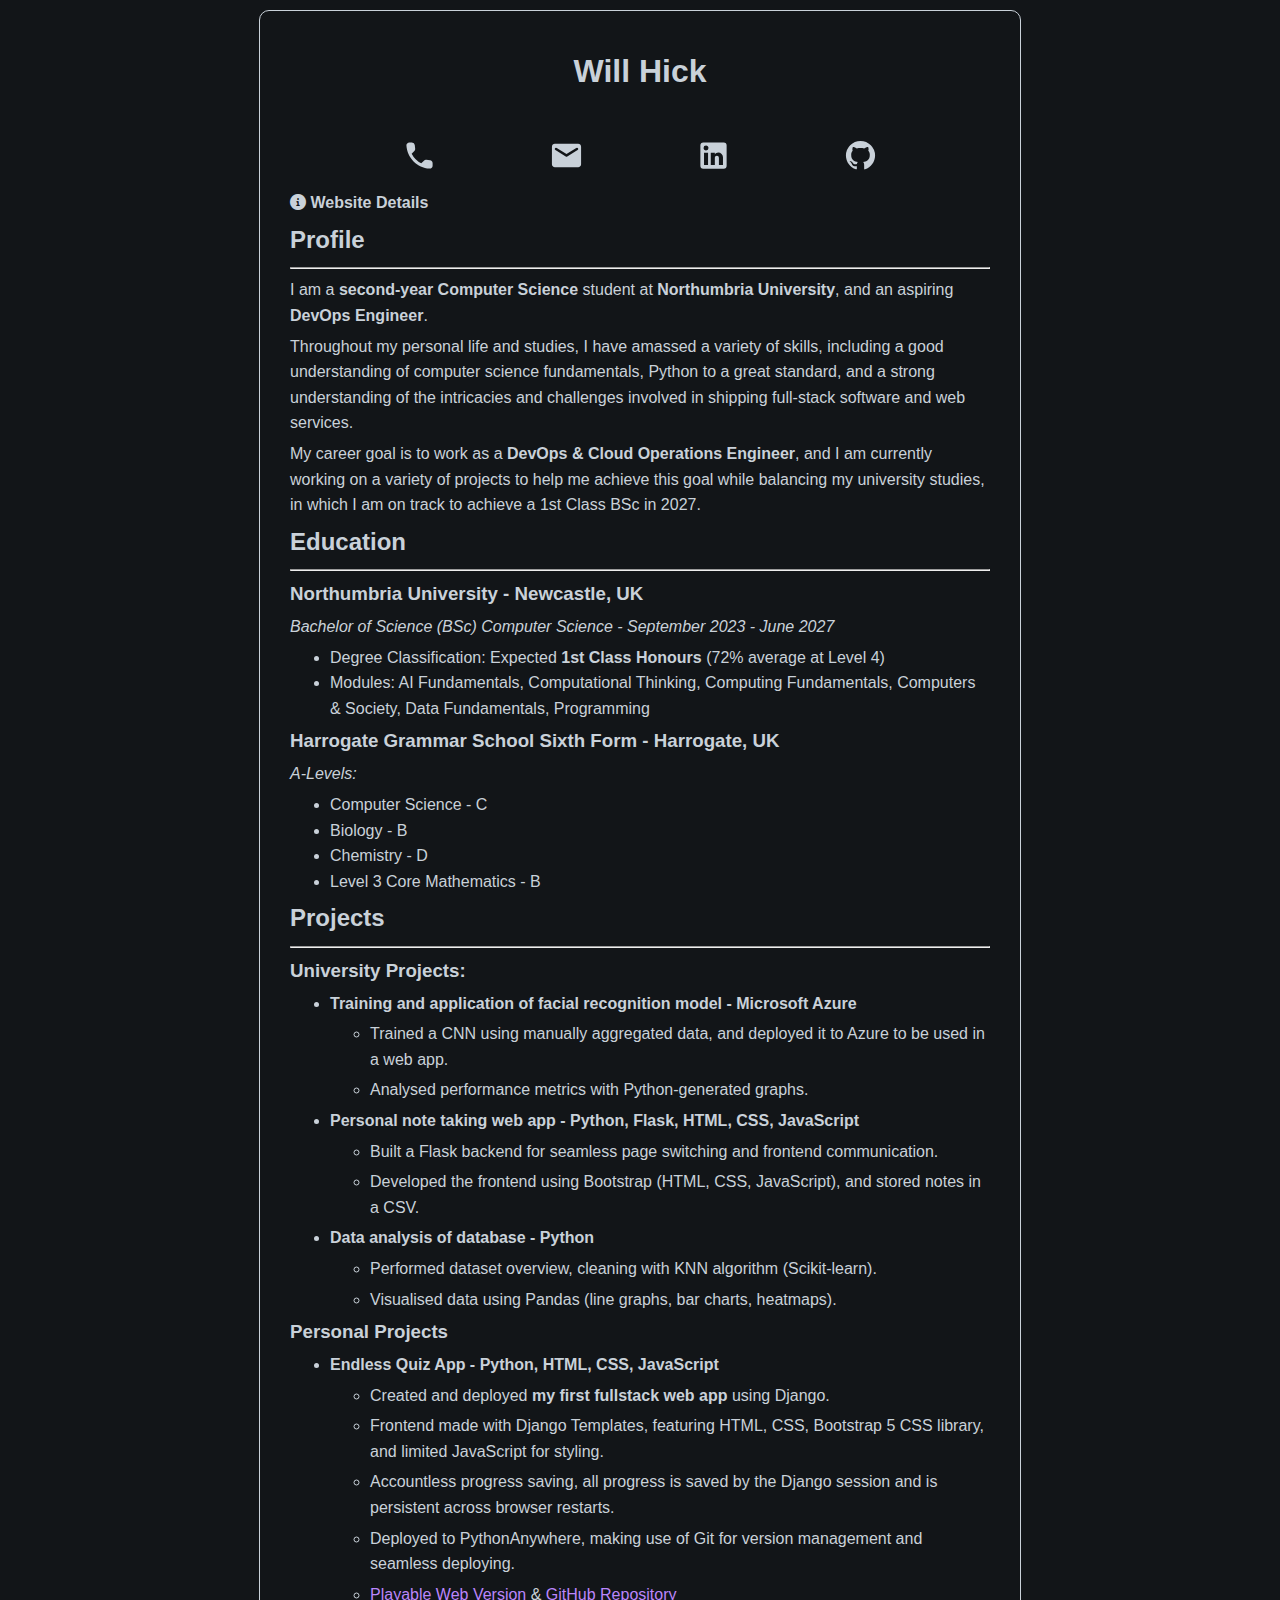
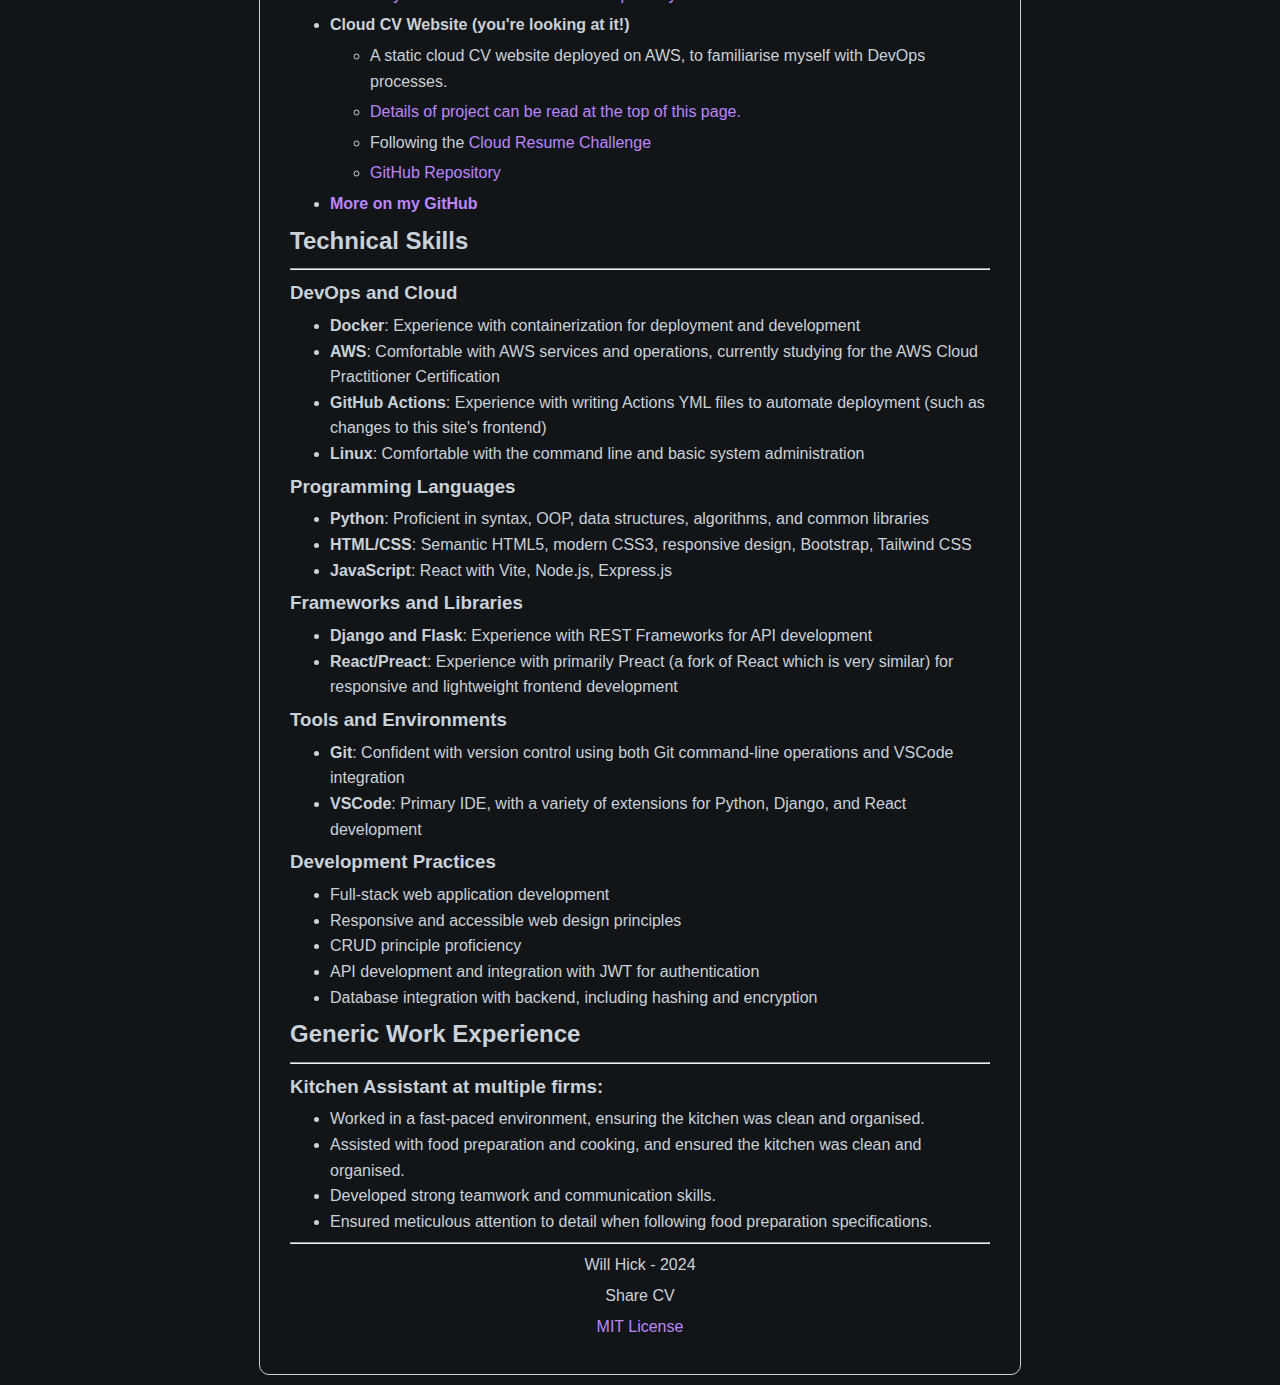
==== commit 691f6595: "Enhance index.html and style.css with layout adjustments and new animations" ====
--- a/index.html
+++ b/index.html
@@ -10,6 +10,7 @@
 <body>
     <div class="container">
     <h1 class="center-text">Will Hick</h1>
+    <br/>
     <nav class="navbar">
         <ul>
             <span class="copyable" onclick="copyToClipboard('+44 07846 720207', 'phone')">
@@ -57,15 +58,6 @@
     <details>
         <summary>
             <a id="website-details" class="website-details"><i class="fas fa-info-circle"></i><strong> Website Details</strong></a>
-            <style>
-                .website-details {
-                    color: #c9d1d9;
-                    text-decoration: none;
-                }
-                summary::marker {
-                    content: none;
-                }
-            </style>
         </summary>
         <p>This website is both a functional web CV and a demonstration of my technical skills.</p>
         <ul>
@@ -109,7 +101,8 @@
     </ul>
 
     <!-- Relvant Projects -->
-    <h2>Relevant Projects</h2>
+    <h2>Projects
+    </h2>
     <hr>
     <h3>University Projects:</h3>
     <ul>
@@ -195,7 +188,7 @@
             <li><strong>Django and Flask</strong>: Experience with REST Frameworks for API development</li>
             <li><strong>React/Preact</strong>: Experience with primarily Preact (a fork of React which is very similar) for responsive and lightweight frontend development</li>
         </ul>
-        <h3>Tools and Version Control</h3>
+        <h3>Tools and Environments</h3>
         <ul>
             <li><strong>Git</strong>: Confident with version control using both Git command-line operations and VSCode integration</li>
             <li><strong>VSCode</strong>: Primary IDE, with a variety of extensions for Python, Django, and React development</li>
--- a/style.css
+++ b/style.css
@@ -134,4 +134,23 @@
 
 .social-icon svg {
     cursor: pointer;
+}
+
+.website-details {
+    color: #c9d1d9;
+    text-decoration: none;
+    animation: pulse 4s infinite;
+}
+
+@keyframes pulse {
+     0%, 25%, 75%, 100% {
+        text-shadow: 0 0 0px #c9d1d9;
+    }
+    50% {
+        text-shadow: 0 0 15px #c9d1d9;
+    }
+}
+
+summary::marker {
+    content: none;
 }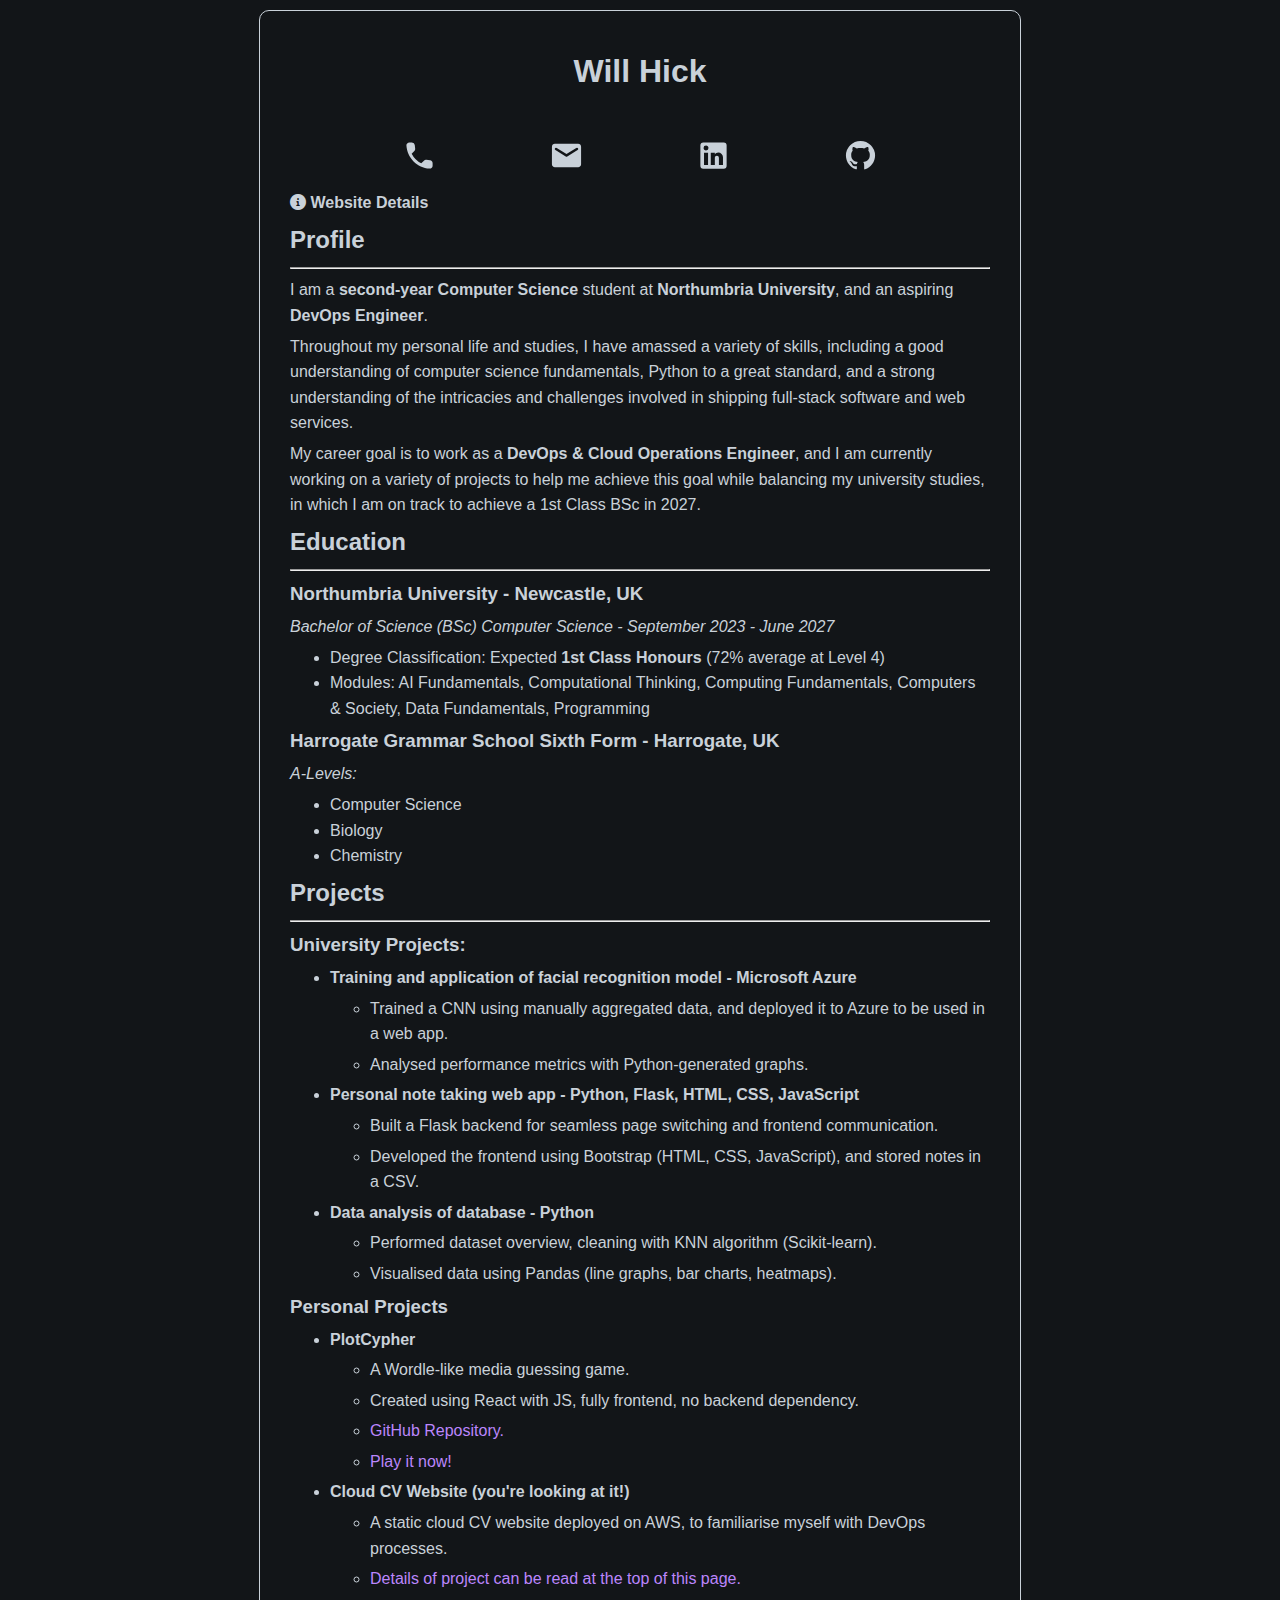
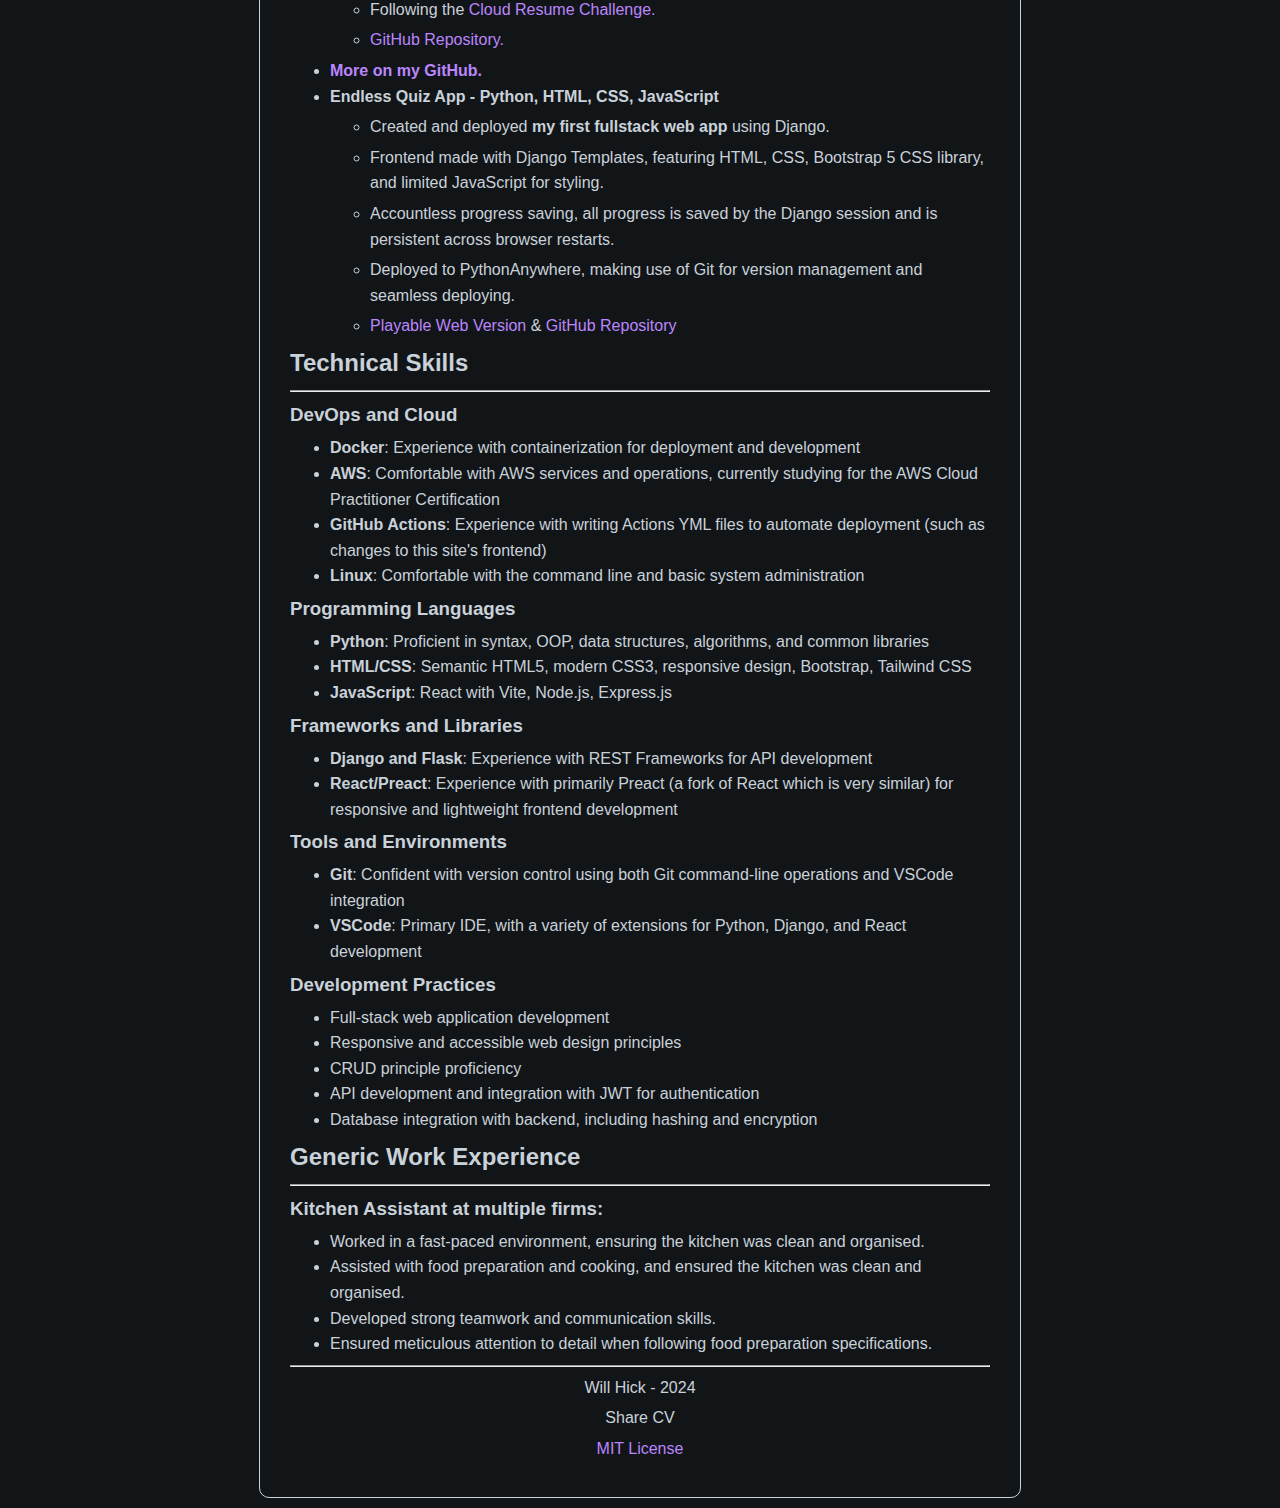
==== commit e0399cbb: "Update index.html to refine project descriptions and enhance clarity" ====
--- a/index.html
+++ b/index.html
@@ -94,10 +94,9 @@
     <h3>Harrogate Grammar School Sixth Form - Harrogate, UK</h3>
         <p><i>A-Levels:</i></p>
     <ul>
-        <li>Computer Science - C</li>
-        <li>Biology - B</li>
-        <li>Chemistry - D</li>
-        <li>Level 3 Core Mathematics - B</li>
+        <li>Computer Science</li>
+        <li>Biology</li>
+        <li>Chemistry</li>
     </ul>
 
     <!-- Relvant Projects -->
@@ -133,6 +132,35 @@
     </ul>
     <h3>Personal Projects</h3>
     <ul>
+        <li><strong>PlotCypher</strong>
+        <ul>
+            <li>A Wordle-like media guessing game.</li>
+        </ul>
+        <ul>
+            <li>Created using React with JS, fully frontend, no backend dependency.</li>
+        </ul>
+        <ul>
+            <li><a href="https://guillermode20.github.io/plotcypher-react/" target="_blank">GitHub Repository.</a>
+        </ul>
+        <ul>
+            <li><a href="https://plotcypher.top/" target="_blank">Play it now!</a></li>
+        </ul>
+        </li>
+        <li><strong>Cloud CV Website (you're looking at it!)</strong>
+        <ul>
+            <li>A static cloud CV website deployed on AWS, to familiarise myself with DevOps processes.</li>
+        </ul>
+        <ul>
+            <li><a href="#website-details">Details of project can be read at the top of this page.</a></li>
+        </ul>
+        <ul>
+            <li>Following the <a href="https://cloudresumechallenge.dev/docs/the-challenge/aws/" target="_blank">Cloud Resume Challenge.</a></li>
+        </ul>
+        <ul>
+            <li><a href="https://github.com/Guillermode20/cloud-resume-challenge" target="_blank">GitHub Repository.</a></li>
+        </ul>
+        </li>
+        <li><a href="https://github.com/Guillermode20"><strong>More on my GitHub.</strong></a></li>
         <li><strong>Endless Quiz App - Python, HTML, CSS, JavaScript</strong>
         <ul>
             <li>Created and deployed <strong>my first fullstack web app</strong> using Django.</li>
@@ -150,21 +178,6 @@
             <li><a href="https://guillermode20.pythonanywhere.com/" target="_blank">Playable Web Version</a> & <a href="https://github.com/Guillermode20/quiz-app" target="_blank">GitHub Repository</a></li>
         </ul>
         </li>
-        <li><strong>Cloud CV Website (you're looking at it!)</strong>
-        <ul>
-            <li>A static cloud CV website deployed on AWS, to familiarise myself with DevOps processes.</li>
-        </ul>
-        <ul>
-            <li><a href="#website-details">Details of project can be read at the top of this page.</a></li>
-        </ul>
-        <ul>
-            <li>Following the <a href="https://cloudresumechallenge.dev/docs/the-challenge/aws/" target="_blank">Cloud Resume Challenge</a></li>
-        </ul>
-        <ul>
-            <li><a href="https://github.com/Guillermode20/cloud-resume-challenge" target="_blank">GitHub Repository</a></li>
-        </ul>
-        </li>
-        <li><a href="https://github.com/Guillermode20"><strong>More on my GitHub</strong></a></li>
     </ul>
 
     <!-- Technical Skills-->
